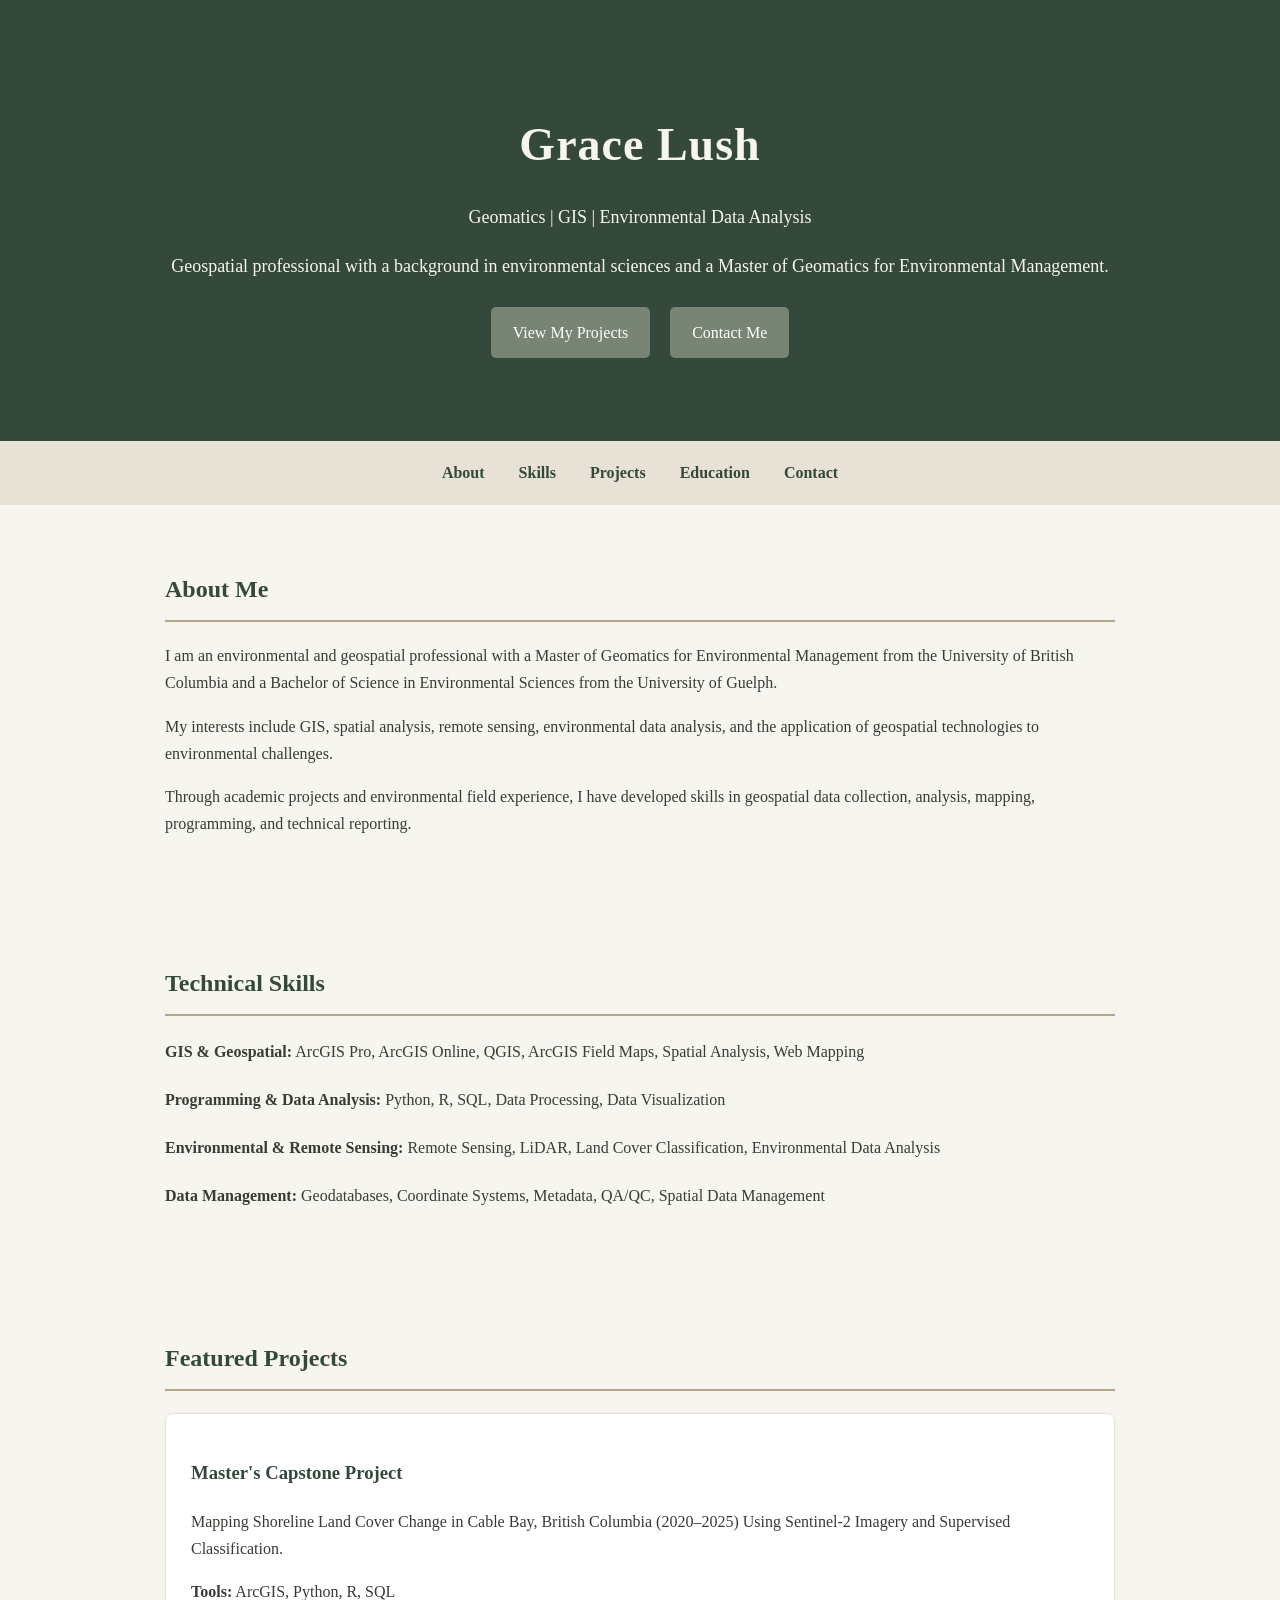
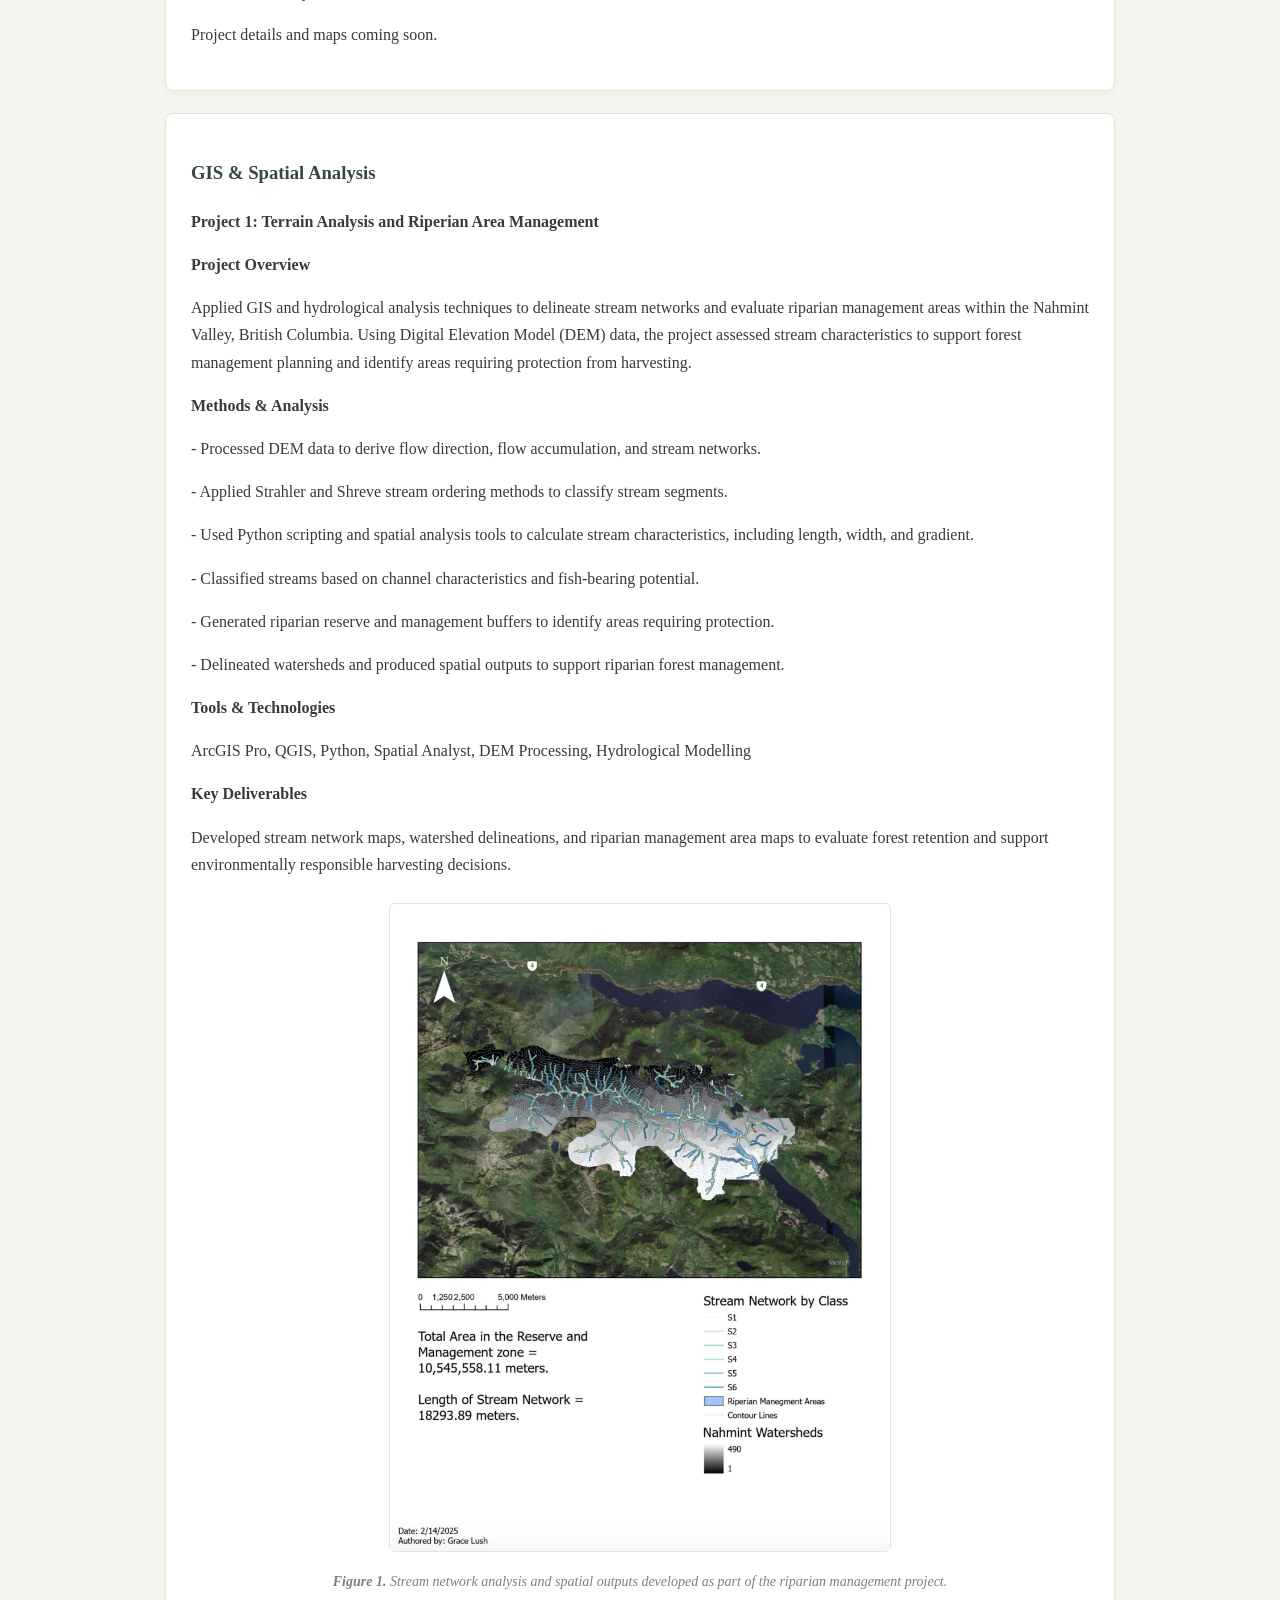
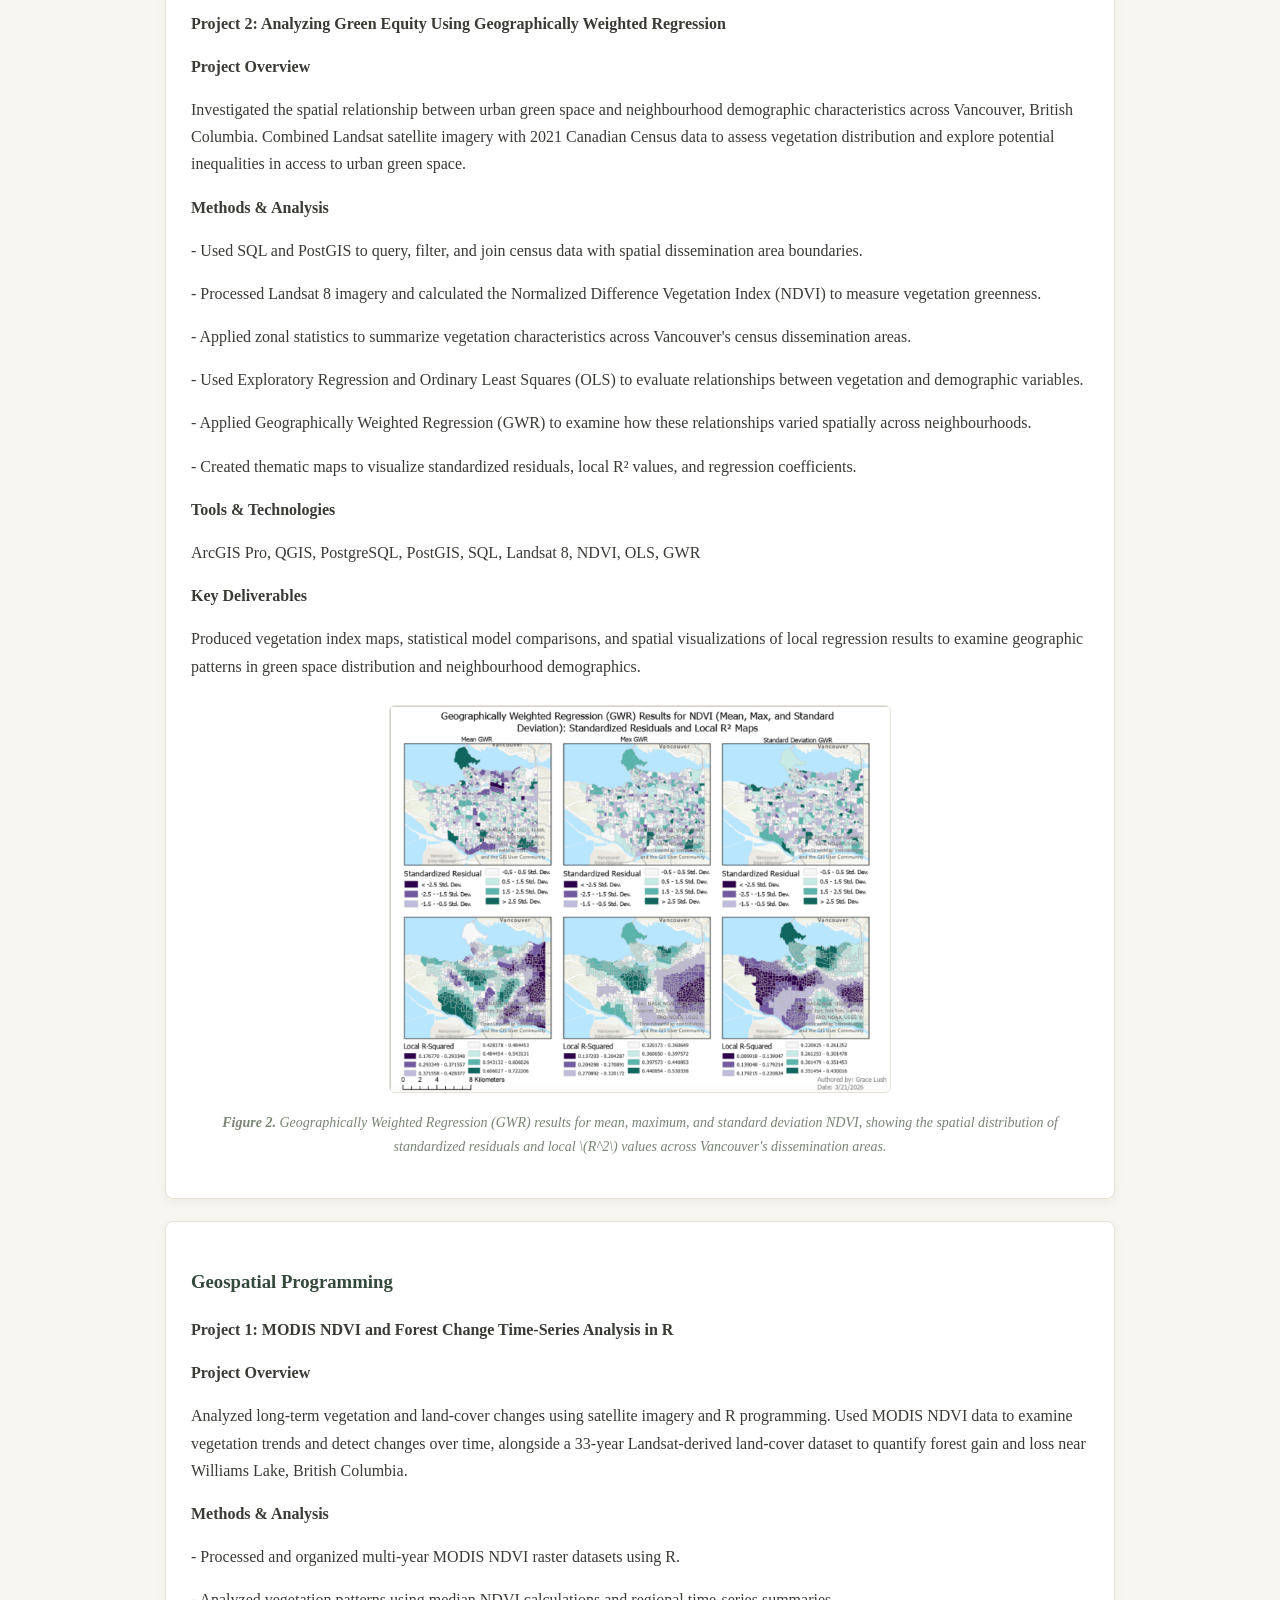
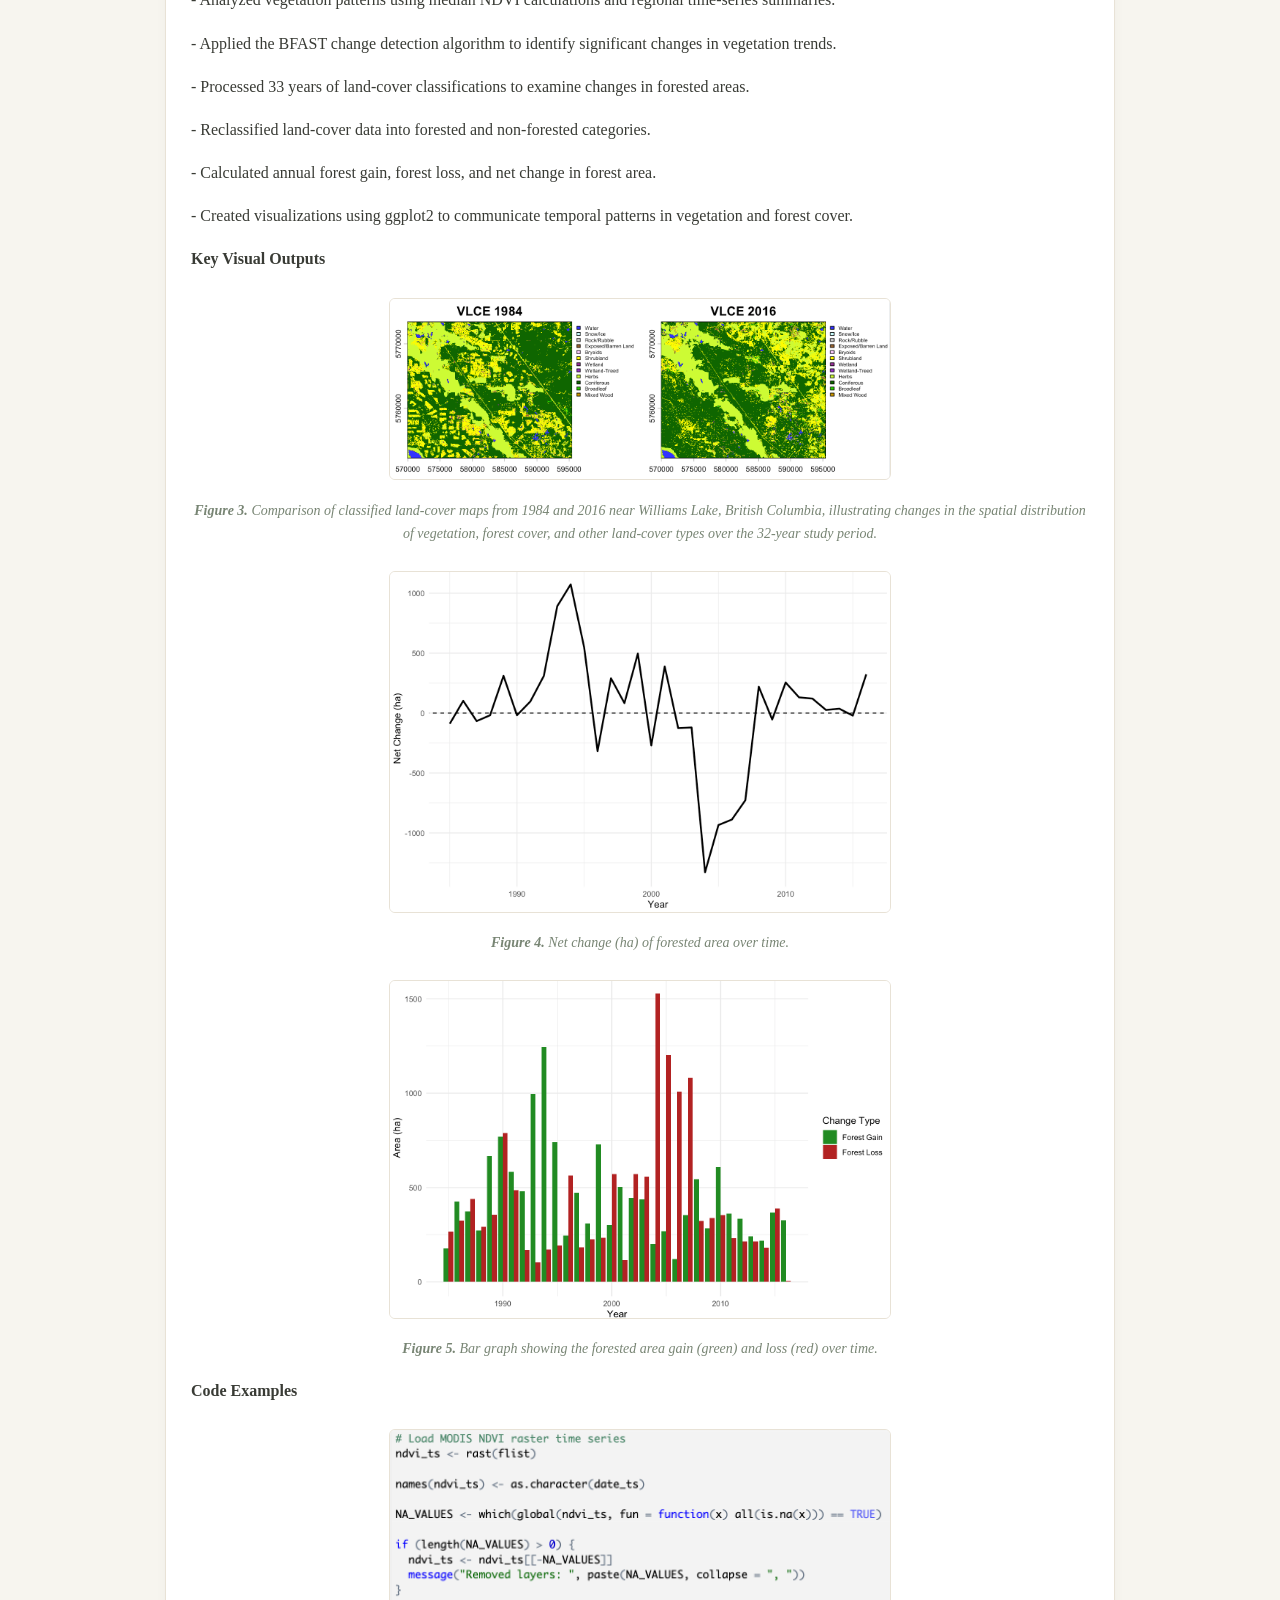
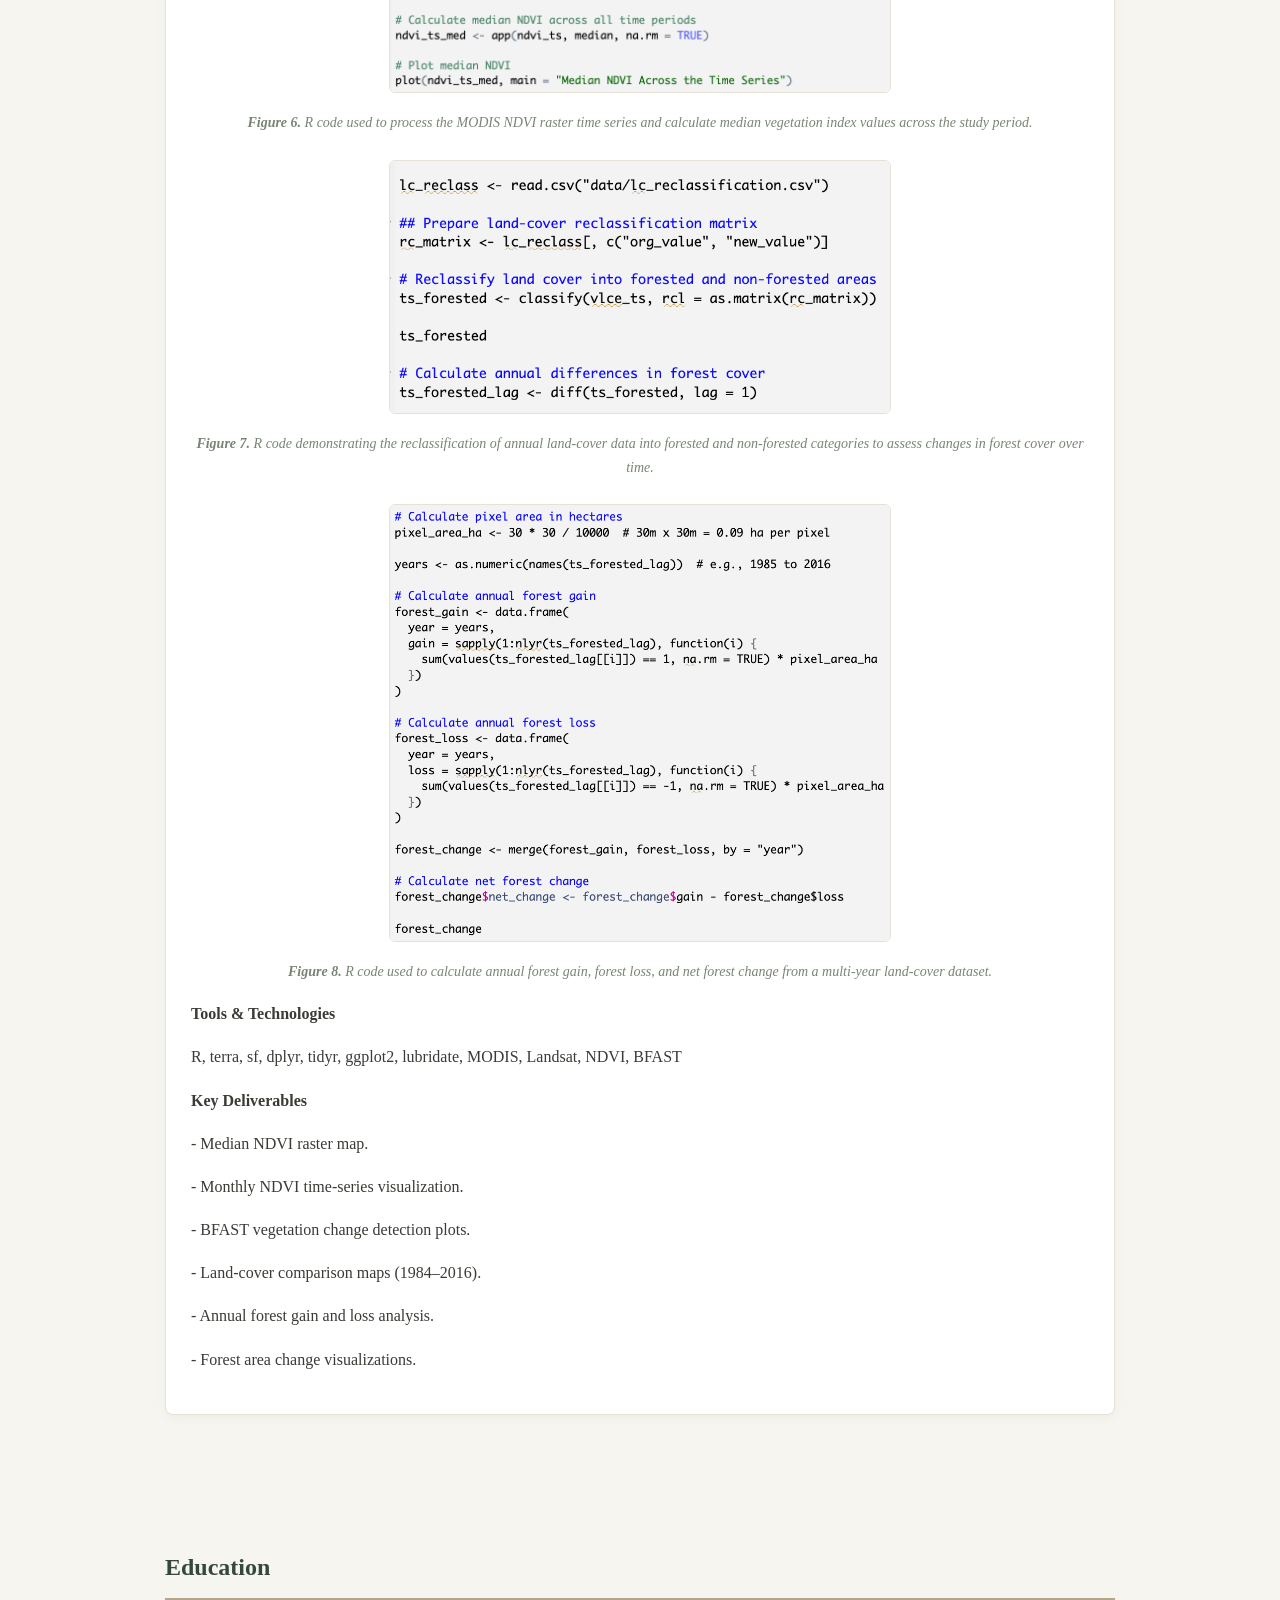
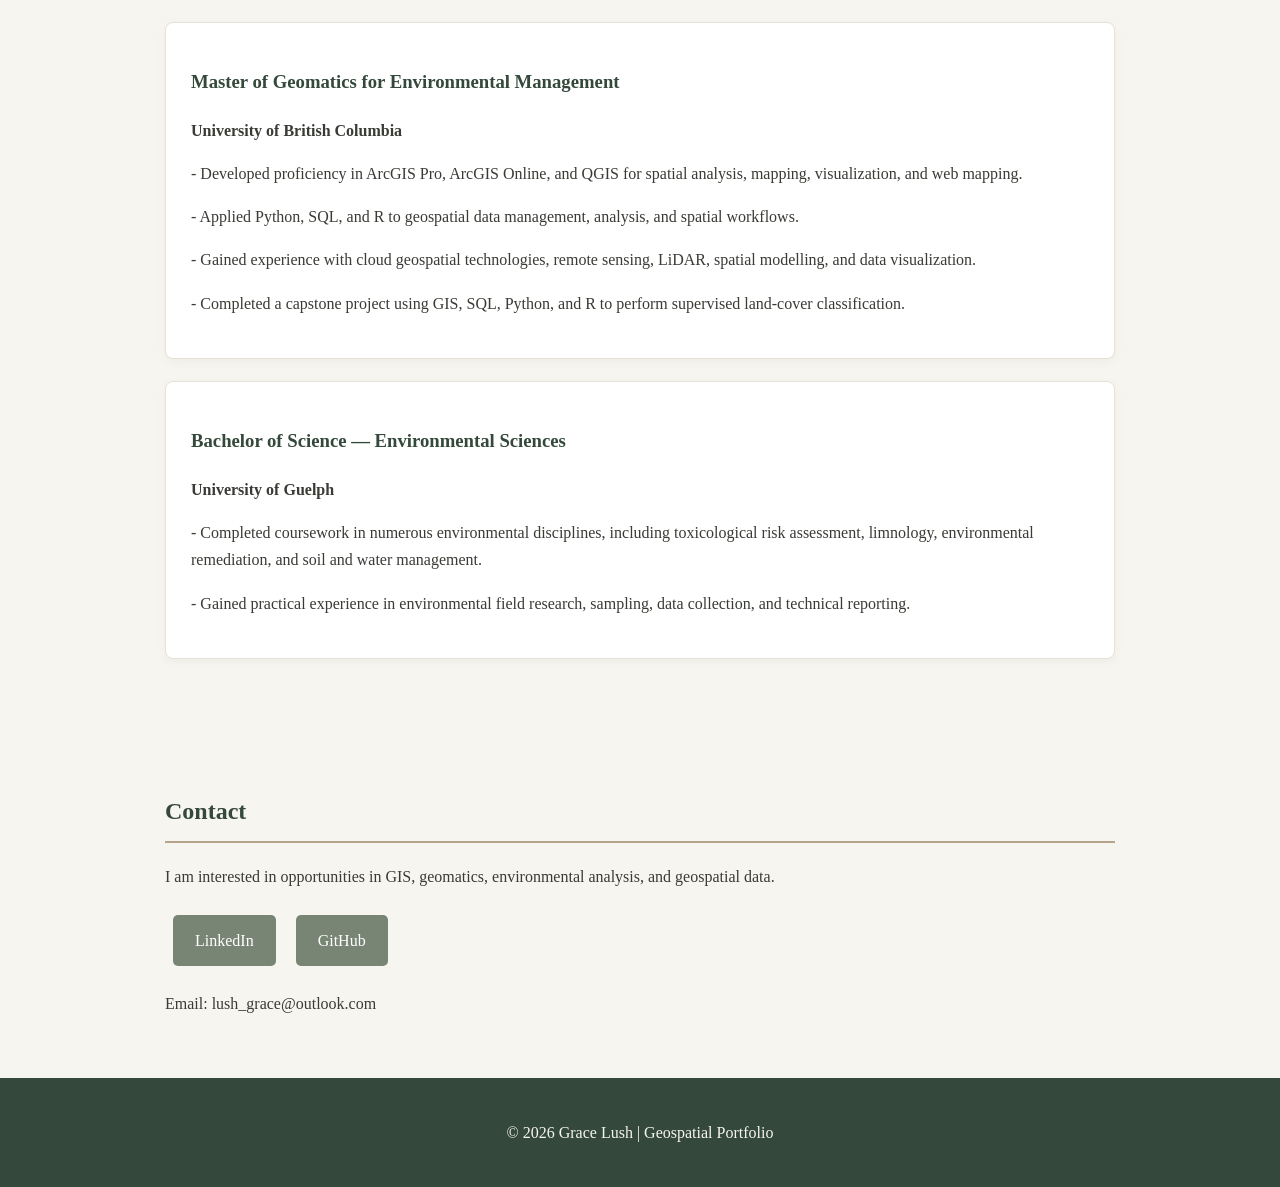
==== index.html @ 2a8cccb4 "Adding code examples for r lab section" ====
<!DOCTYPE html>
<html lang="en">
<head>
    <meta charset="UTF-8">
    <meta name="viewport" content="width=device-width, initial-scale=1.0">

    <title>Grace Lush | Geospatial Portfolio</title>

    <style>
        body {
            font-family: "Times New Roman", serif;
            margin: 0;
            background-color: #F7F5EF;
            color: #393B35;
            line-height: 1.7;
        }

        header {
            background-color: #34483B;
            color: #F7F5EF;
            padding: 75px 20px;
            text-align: center;
        }

        header h1 {
            font-size: 46px;
            margin-bottom: 10px;
            letter-spacing: 1px;
        }

        header p {
            font-size: 18px;
        }

        nav {
            background-color: #E8E2D6;
            padding: 18px;
            text-align: center;
        }

        nav a {
            color: #34483B;
            text-decoration: none;
            margin: 0 15px;
            font-weight: bold;
        }

        nav a:hover {
            color: #788574;
        }

        section {
            max-width: 950px;
            margin: auto;
            padding: 45px 20px;
        }

        h2 {
            color: #34483B;
            border-bottom: 2px solid #B5A58A;
            padding-bottom: 10px;
        }

        .project {
            background-color: #FFFFFF;
            padding: 25px;
            margin: 22px 0;
            border-radius: 8px;
            border: 1px solid #E8E2D6;
            box-shadow: 0 3px 10px rgba(52,72,59,0.05);
        }

        .project h3 {
            color: #34483B;
        }

        .project-image {
            margin-top: 25px;
            text-align: center;
        }

        .project-image img {
            width: 100%;
            max-width: 500px;
            height: auto;
            border-radius: 6px;
            border: 1px solid #E8E2D6;
        }

        .image-caption {
            font-size: 14px;
            color: #788574;
            font-style: italic;
            margin-top: 10px;
        }
        
        .skills {
            line-height: 2;
        }

        .button {
            display: inline-block;
            background-color: #788574;
            color: white;
            padding: 12px 22px;
            margin: 8px;
            border-radius: 5px;
            text-decoration: none;
            transition: background-color 0.3s ease;
        }

        .button:hover {
            background-color: #B5A58A;
            color: #393B35;
        }

        footer {
            background-color: #34483B;
            color: #F7F5EF;
            text-align: center;
            padding: 25px;
        }

        @media (max-width: 600px) {
            header h1 {
                font-size: 34px;
            }

            nav a {
                display: inline-block;
                margin: 6px 8px;
            }

            section {
                padding: 30px 18px;
            }
        }
    </style>
</head>

<body>

    <header>
        <h1>Grace Lush</h1>

        <p>Geomatics | GIS | Environmental Data Analysis</p>

        <p>
            Geospatial professional with a background in environmental
            sciences and a Master of Geomatics for Environmental Management.
        </p>

        <a class="button" href="#projects">View My Projects</a>
        <a class="button" href="#contact">Contact Me</a>
    </header>

    <nav>
        <a href="#about">About</a>
        <a href="#skills">Skills</a>
        <a href="#projects">Projects</a>
        <a href="#education">Education</a>
        <a href="#contact">Contact</a>
    </nav>

    <section id="about">
        <h2>About Me</h2>

        <p>
            I am an environmental and geospatial professional with a
            Master of Geomatics for Environmental Management from the
            University of British Columbia and a Bachelor of Science
            in Environmental Sciences from the University of Guelph.
        </p>

        <p>
            My interests include GIS, spatial analysis, remote sensing,
            environmental data analysis, and the application of
            geospatial technologies to environmental challenges.
        </p>

        <p>
            Through academic projects and environmental field experience,
            I have developed skills in geospatial data collection,
            analysis, mapping, programming, and technical reporting.
        </p>
    </section>

    <section id="skills">
        <h2>Technical Skills</h2>

        <div class="skills">

            <p><strong>GIS & Geospatial:</strong>
            ArcGIS Pro, ArcGIS Online, QGIS, ArcGIS Field Maps,
            Spatial Analysis, Web Mapping</p>

            <p><strong>Programming & Data Analysis:</strong>
            Python, R, SQL, Data Processing, Data Visualization</p>

            <p><strong>Environmental & Remote Sensing:</strong>
            Remote Sensing, LiDAR, Land Cover Classification,
            Environmental Data Analysis</p>

            <p><strong>Data Management:</strong>
            Geodatabases, Coordinate Systems, Metadata,
            QA/QC, Spatial Data Management</p>

        </div>
    </section>

    <section id="projects">
        <h2>Featured Projects</h2>

        <div class="project">

            <h3>Master's Capstone Project</h3>

            <p>
                Mapping Shoreline Land Cover Change in 
                Cable Bay, British Columbia (2020–2025) 
                Using Sentinel-2 Imagery and Supervised 
                Classification.
            </p>

            <p><strong>Tools:</strong> ArcGIS, Python, R, SQL</p>

            <p>Project details and maps coming soon.</p>

        </div>

        <div class="project">

            <h3>GIS & Spatial Analysis</h3>

            <p><strong>Project 1: Terrain Analysis and Riperian Area Management</strong></p>

            <p><strong>Project Overview</strong></p>

            <p>
                Applied GIS and hydrological analysis techniques 
                to delineate stream networks and evaluate riparian 
                management areas within the Nahmint Valley, British 
                Columbia. Using Digital Elevation Model (DEM) data, 
                the project assessed stream characteristics to 
                support forest management planning and identify 
                areas requiring protection from harvesting.
            </p>
        
            <p><strong>Methods & Analysis</strong></p>

            <p>
                - Processed DEM data to derive flow direction, 
                flow accumulation, and stream networks. 
            </p>
            <p>
                - Applied Strahler and Shreve stream ordering 
                methods to classify stream segments. 
            </p>
            <p>
                - Used Python scripting and spatial analysis 
                tools to calculate stream characteristics, 
                including length, width, and gradient. 
            </p>
            <p>
                - Classified streams based on channel characteristics 
                and fish-bearing potential.
            </p>

            <p>
                - Generated riparian reserve and management 
                buffers to identify areas requiring protection.
            </p>
            <p>
                - Delineated watersheds and produced spatial 
                outputs to support riparian forest management.
            </p>

            <p><strong>Tools & Technologies</strong></p>
            <p>
                ArcGIS Pro, QGIS, Python, Spatial Analyst, 
                DEM Processing, Hydrological Modelling
            </p>

            <p><strong>Key Deliverables</strong></p>
            <p>
                Developed stream network maps, watershed 
                delineations, and riparian management area 
                maps to evaluate forest retention and support 
                environmentally responsible harvesting decisions.
            </p>
            <div class="project-image">
                <img src="Lab3output.png"
                    alt="GIS terrain analysis and stream network map">
                
                <p class="image-caption">
                    <strong>Figure 1.</strong> Stream network analysis and spatial outputs
                    developed as part of the riparian management project.
                </p>
            </div>
            
            <p><strong>Project 2: Analyzing Green Equity Using 
                Geographically Weighted Regression</strong></p>
            
            <p><strong>Project Overview</strong></p>

            <p>
                Investigated the spatial relationship between 
                urban green space and neighbourhood demographic 
                characteristics across Vancouver, British 
                Columbia. Combined Landsat satellite imagery 
                with 2021 Canadian Census data to assess 
                vegetation distribution and explore potential 
                inequalities in access to urban green space.
            </p>

            <p><strong>Methods & Analysis</strong></p>
            <p>
                - Used SQL and PostGIS to query, filter, 
                and join census data with spatial 
                dissemination area boundaries.
            </p>
            <p>
                - Processed Landsat 8 imagery and calculated 
                the Normalized Difference Vegetation Index 
                (NDVI) to measure vegetation greenness.
            </p>
            <p>
                - Applied zonal statistics to summarize 
                vegetation characteristics across 
                Vancouver's census dissemination areas.
            </p>
            <p>
                - Used Exploratory Regression and 
                Ordinary Least Squares (OLS) to 
                evaluate relationships between 
                vegetation and demographic variables.
            </p>
            <p>
                - Applied Geographically Weighted Regression
                (GWR) to examine how these relationships 
                varied spatially across neighbourhoods.
            </p>
            <p>
                - Created thematic maps to visualize 
                standardized residuals, local R² values, 
                and regression coefficients.
            </p>
            
            <p><strong>Tools & Technologies</strong></p>
            <p>
                ArcGIS Pro, QGIS, PostgreSQL, PostGIS, SQL, 
                Landsat 8, NDVI, OLS, GWR
            </p>

            <p><strong>Key Deliverables</strong></p>

            <p>
                Produced vegetation index maps, statistical
                model comparisons, and spatial visualizations
                of local regression results to examine 
                geographic patterns in green space 
                distribution and neighbourhood demographics.
            </p>

            <div class="project-image">
                <img src="Lab5output.png"
                    alt="GIS terrain analysis and stream network map">
                
                <p class="image-caption">
                    <strong>Figure 2.</strong> Geographically Weighted Regression (GWR) 
                    results for mean, maximum, and standard deviation 
                    NDVI, showing the spatial distribution of standardized 
                    residuals and local \(R^2\) values across Vancouver's 
                    dissemination areas.
                </p>
            </div>
            
        </div>

        <div class="project">

            <h3>Geospatial Programming</h3>

            <p><strong>Project 1: MODIS NDVI and Forest Change 
                Time-Series Analysis in R</strong></p>
            
            <p><strong>Project Overview</strong></p>
            <p>
               Analyzed long-term vegetation and land-cover 
                changes using satellite imagery and R 
                programming. Used MODIS NDVI data to 
                examine vegetation trends and detect changes
                over time, alongside a 33-year Landsat-derived
                land-cover dataset to quantify forest gain
                and loss near Williams Lake, British Columbia.
            </p>
            <p><strong>Methods & Analysis</strong></p>
            <p>
                - Processed and organized multi-year 
                MODIS NDVI raster datasets using R.
            </p>
            <p>
                - Analyzed vegetation patterns using 
                median NDVI calculations and regional
                time-series summaries.
            </p>
            <p>
                - Applied the BFAST change detection 
                algorithm to identify significant 
                changes in vegetation trends.
            </p>
            <p>
                - Processed 33 years of land-cover 
                classifications to examine changes in
                forested areas.
            </p>
            <p>
                - Reclassified land-cover data into 
                forested and non-forested categories.
            </p>
            <p>
                - Calculated annual forest gain, forest 
                loss, and net change in forest area.
            </p>
            <p>
                - Created visualizations using ggplot2 
                to communicate temporal patterns in 
                vegetation and forest cover.
            </p>

            <p><strong>Key Visual Outputs</strong></p>
            <p>
            
            <div class="project-image">
                <img src="changedetection_plot.png"
                    alt="forested area change map">
                
                <p class="image-caption">
                    <strong>Figure 3.</strong> Comparison of classified 
                    land-cover maps from 1984 and 2016 near Williams Lake,
                    British Columbia, illustrating changes in the spatial 
                    distribution of vegetation, forest cover, and other 
                    land-cover types over the 32-year study period.
                </p>
            </div>
            
            <div class="project-image">
                <img src="netchange_plot1.png"
                    alt="Net change Plot">
                
                <p class="image-caption">
                    <strong>Figure 4.</strong> Net change (ha) of forested area over time. 
                </p>
            </div>

            <div class="project-image">
                <img src="forestchange_plot.png"
                    alt="forested area change plot">
                
                <p class="image-caption">
                    <strong>Figure 5.</strong> Bar graph showing the forested area 
                    gain (green) and loss (red) over time.
                </p>
            </div>
            </p>

            <p><strong>Code Examples</strong></p>
            <div class="project-image">
                <img src="NDVI_processing_code.png"
                    alt="Processing_code_image">
                
                <p class="image-caption">
                    <strong>Figure 6.</strong> R code used to process the 
                    MODIS NDVI raster time series and calculate median 
                    vegetation index values across the study period.
                </p>
            </div>

            <div class="project-image">
                <img src="landcover_reclass_code.png"
                    alt="reclassification_code_image">
                
                <p class="image-caption">
                    <strong>Figure 7.</strong> R code demonstrating the 
                    reclassification of annual land-cover data into 
                    forested and non-forested categories to assess 
                    changes in forest cover over time.
                </p>
            </div>

            <div class="project-image">
                <img src="net_change_code.png"
                    alt="Net_forest_code">
                
                <p class="image-caption">
                    <strong>Figure 8.</strong> R code used to calculate 
                    annual forest gain, forest loss, and net forest change 
                    from a multi-year land-cover dataset.
                </p>
            </div>
            
            <p><strong>Tools & Technologies</strong></p>
            <p>
                R, terra, sf, dplyr, tidyr, ggplot2, lubridate, 
                MODIS, Landsat, NDVI, BFAST
            </p>

            <p><strong>Key Deliverables</strong></p>

            <p>
                - Median NDVI raster map.
            </p>
            <p>
                - Monthly NDVI time-series visualization.
            </p>
            <p>
                - BFAST vegetation change detection plots.
            </p>
            <p>
                - Land-cover comparison maps (1984–2016).
            </p>
            <p>
                - Annual forest gain and loss analysis.
            </p>
            <p>
                - Forest area change visualizations.
            </p>

        </div>

    </section>

    <section id="education">
        <h2>Education</h2>

        <div class="project">

            <h3>Master of Geomatics for Environmental Management</h3>

            <p><strong>University of British Columbia</strong></p>

            <p>
             - Developed proficiency in ArcGIS Pro, 
            ArcGIS Online, and QGIS for spatial analysis, 
            mapping, visualization, and web mapping.
            </p>
            <p>
                - Applied Python, SQL, and R to geospatial data 
                management, analysis, and spatial workflows.
            </p>
            <p>
                - Gained experience with cloud geospatial 
                technologies, remote sensing, LiDAR, spatial 
                modelling, and data visualization.
            </p>
            <p>
                - Completed a capstone project using GIS, SQL, 
                Python, and R to perform supervised land-cover 
                classification.
            </p>
        
        </div>

        <div class="project">

            <h3>Bachelor of Science — Environmental Sciences</h3>

            <p><strong>University of Guelph</strong></p>
            <p>
                - Completed coursework in numerous    environmental 
                disciplines, including toxicological risk assessment, 
                limnology, environmental remediation, and soil and 
                water management.
            </p>
            <p>
                - Gained practical experience in environmental 
                field research, sampling, data collection,
                and technical reporting.
            </p>
            
        </div>

    </section>

    <section id="contact">
        <h2>Contact</h2>

        <p>
            I am interested in opportunities in GIS, geomatics,
            environmental analysis, and geospatial data.
        </p>

        <a class="button" href="www.linkedin.com/in/grace-lush-059691451"
        target="_blank">LinkedIn</a>

        <a class="button" href="https://github.com/"
        target="_blank">GitHub</a>

        <p>Email: lush_grace@outlook.com</p>

    </section>

    <footer>
        <p>© 2026 Grace Lush | Geospatial Portfolio</p>
    </footer>

</body>
</html>
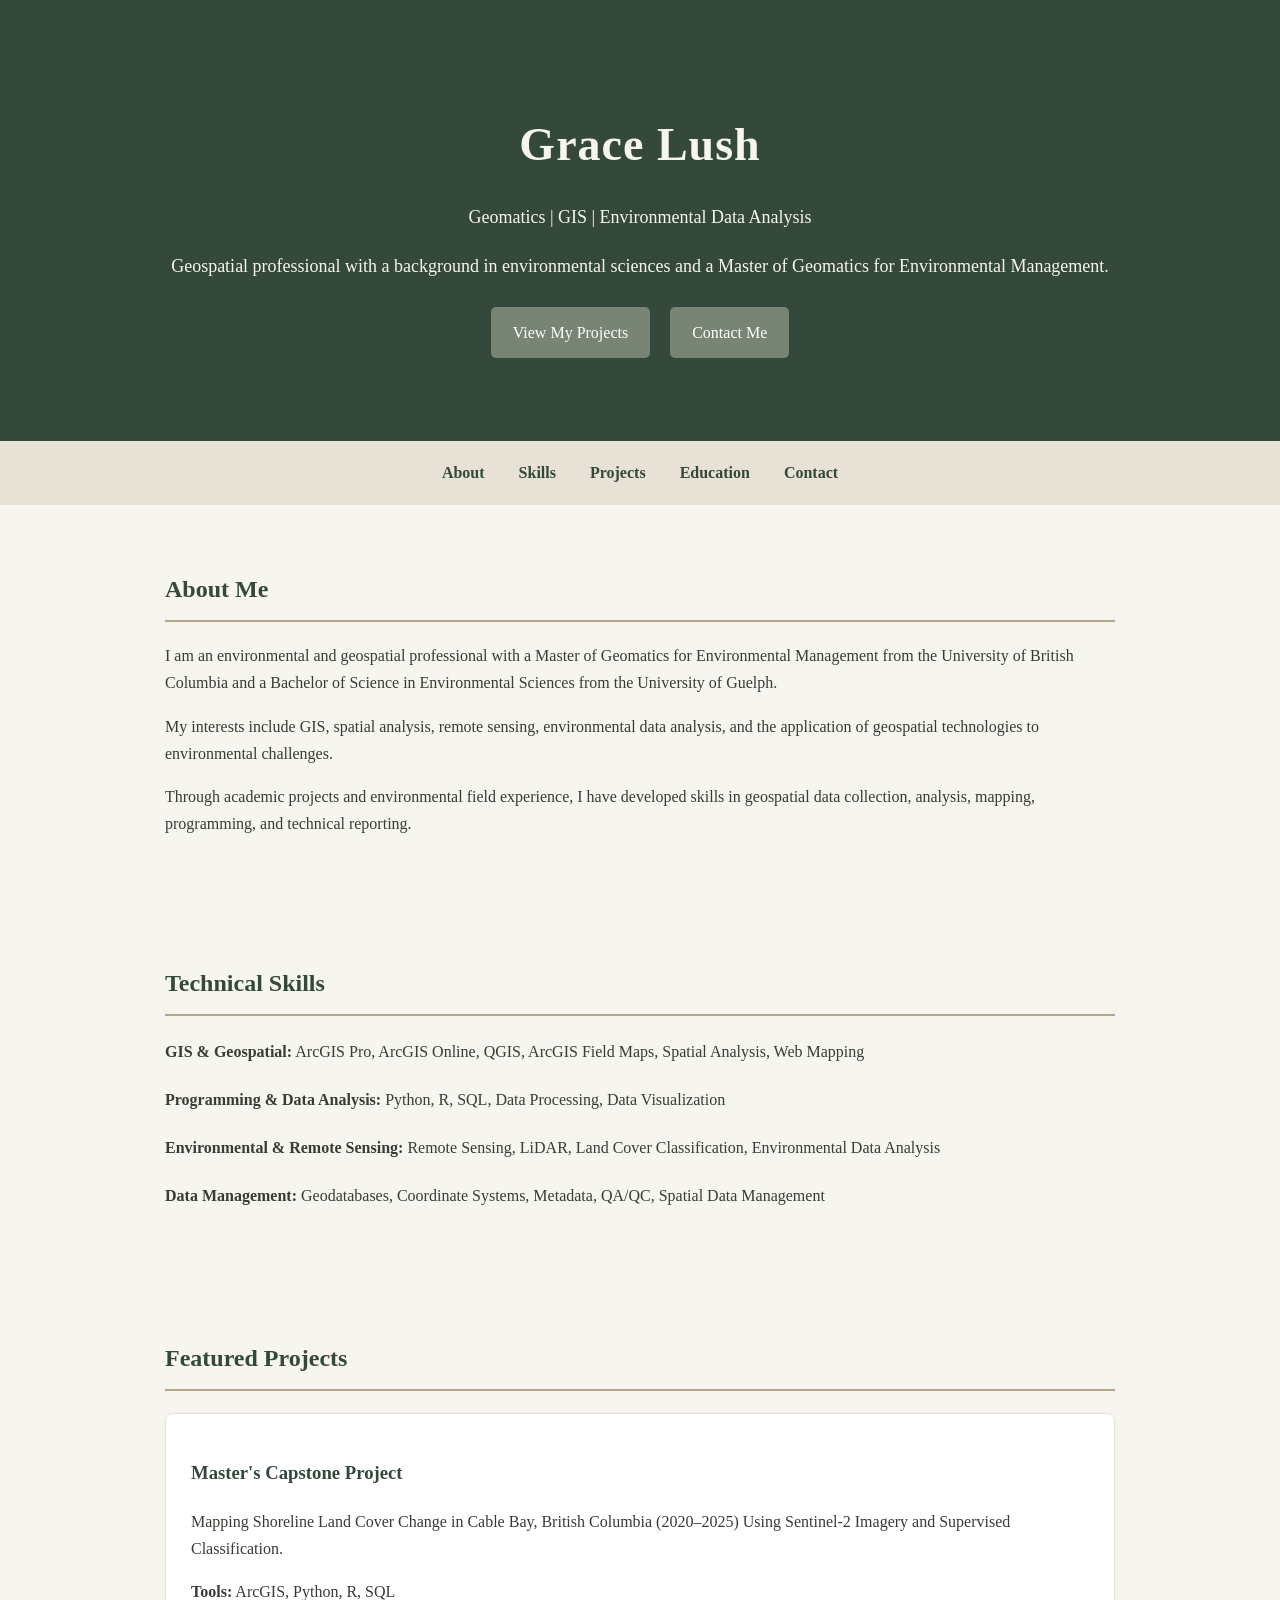
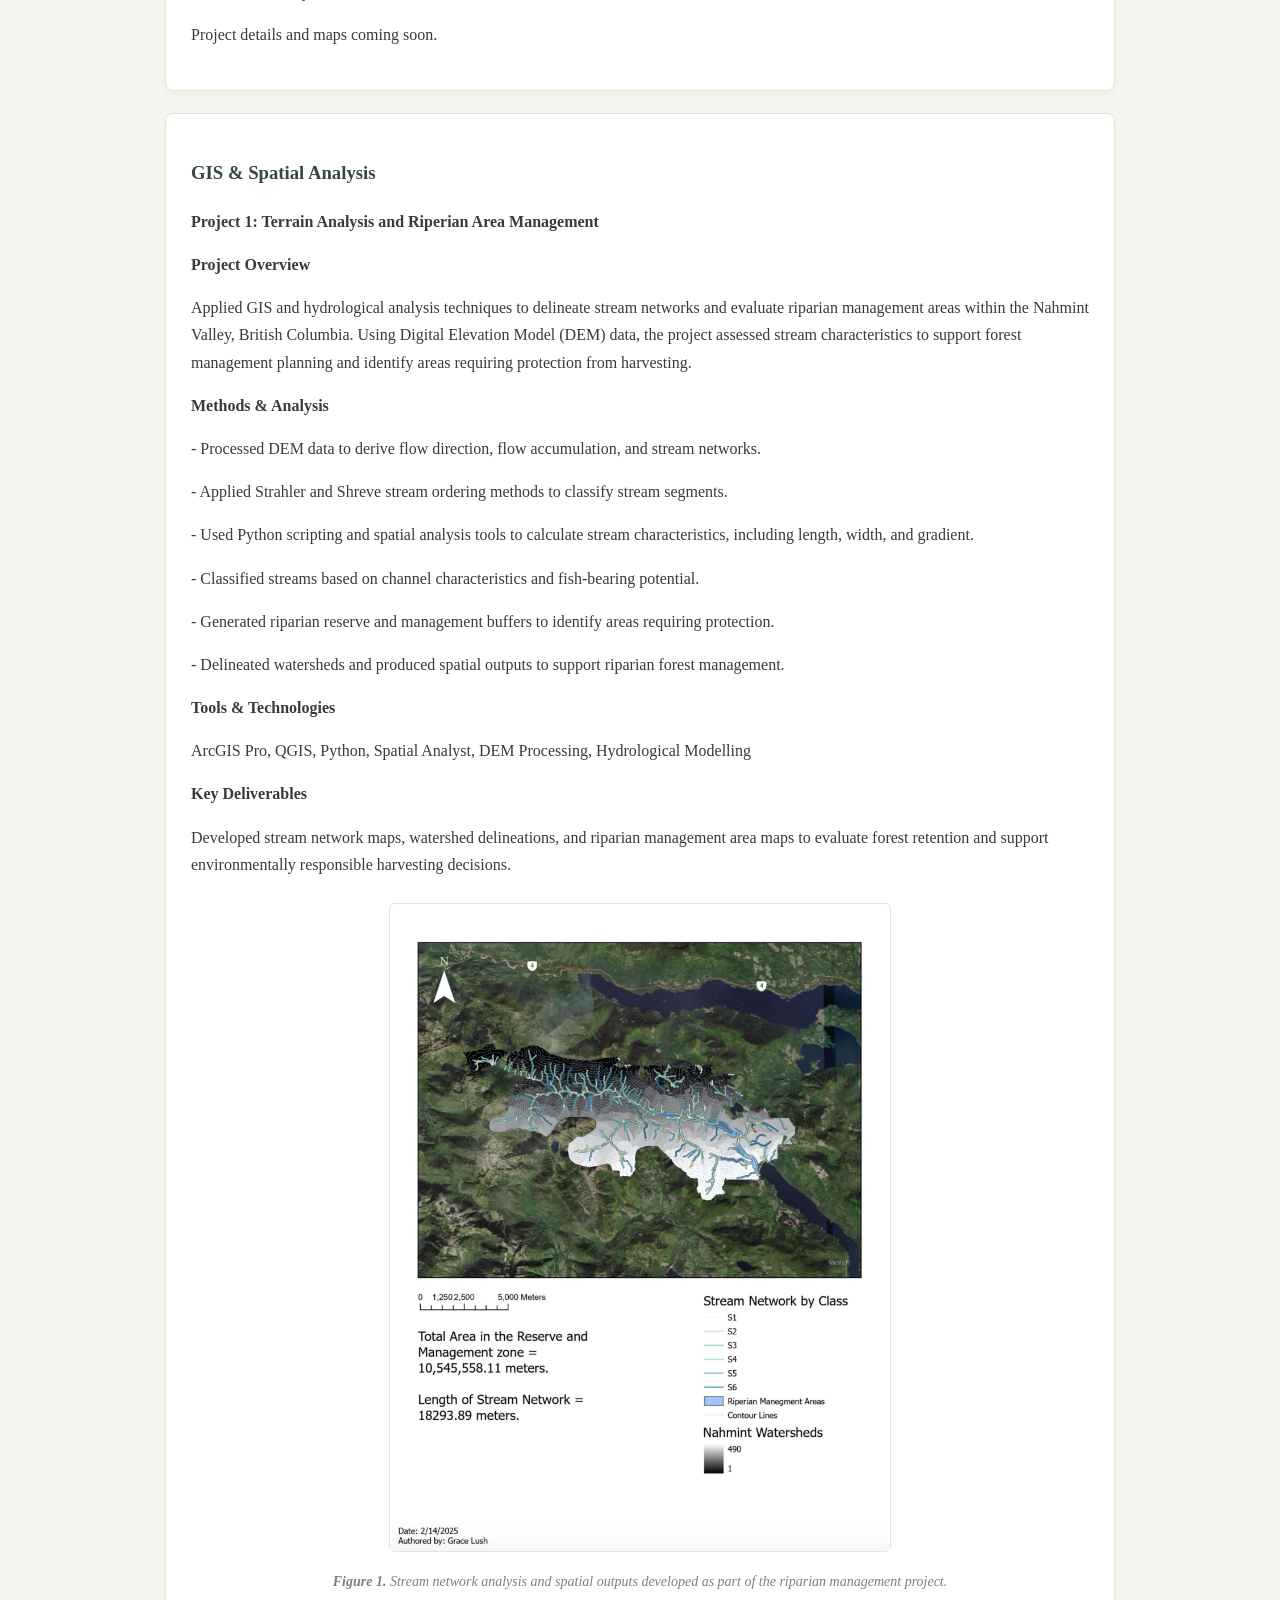
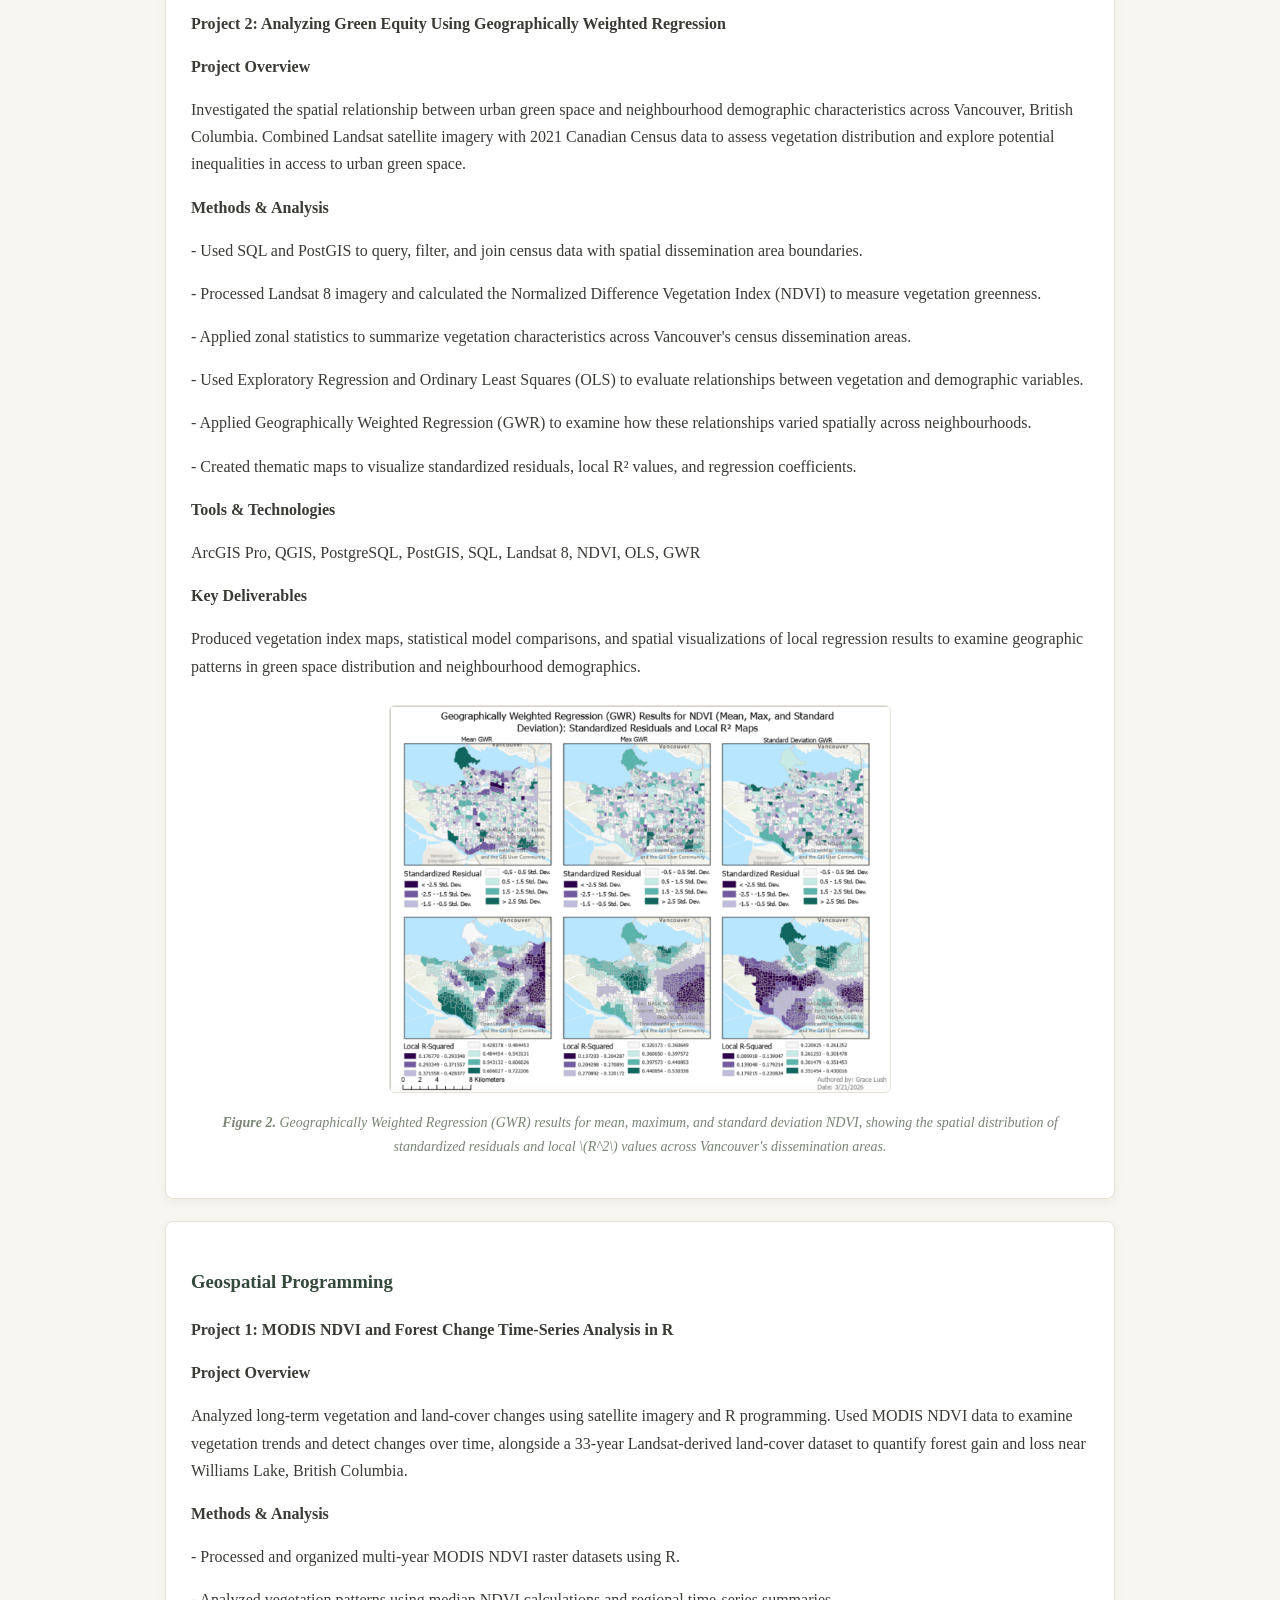
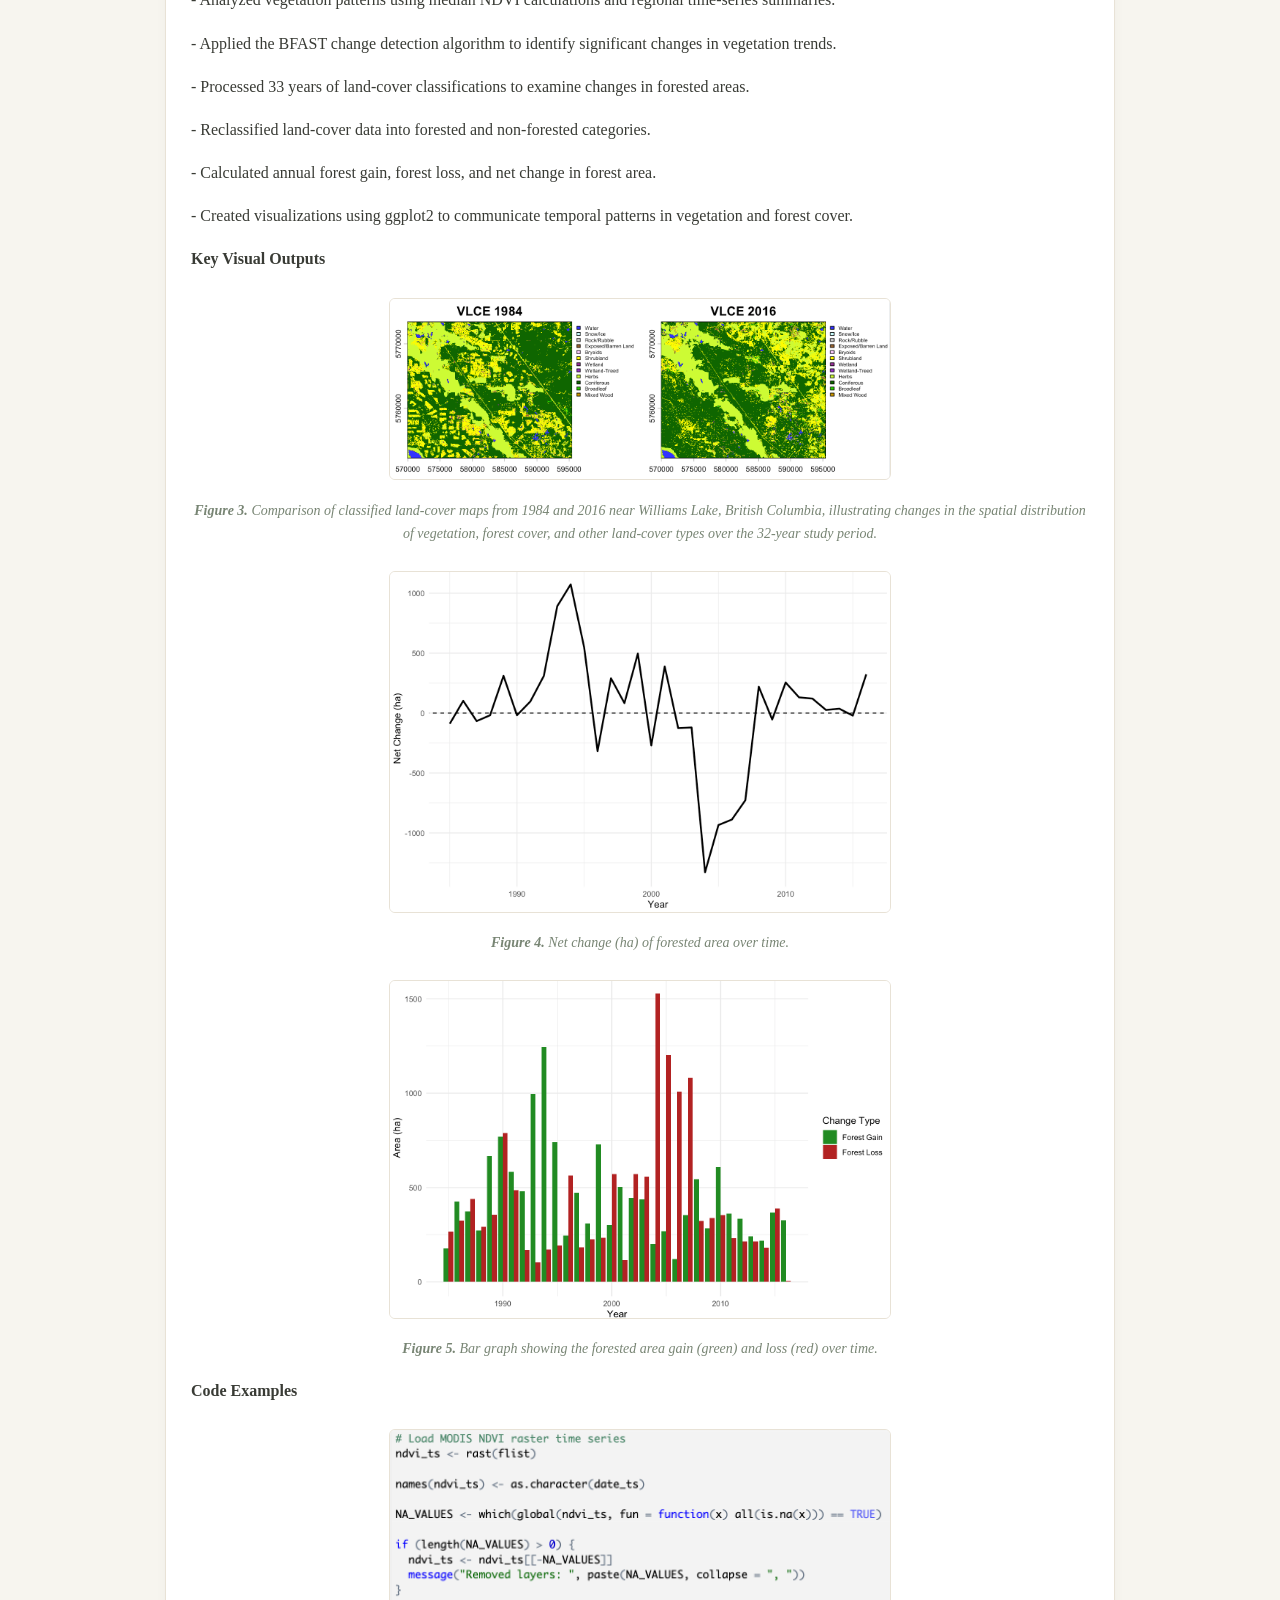
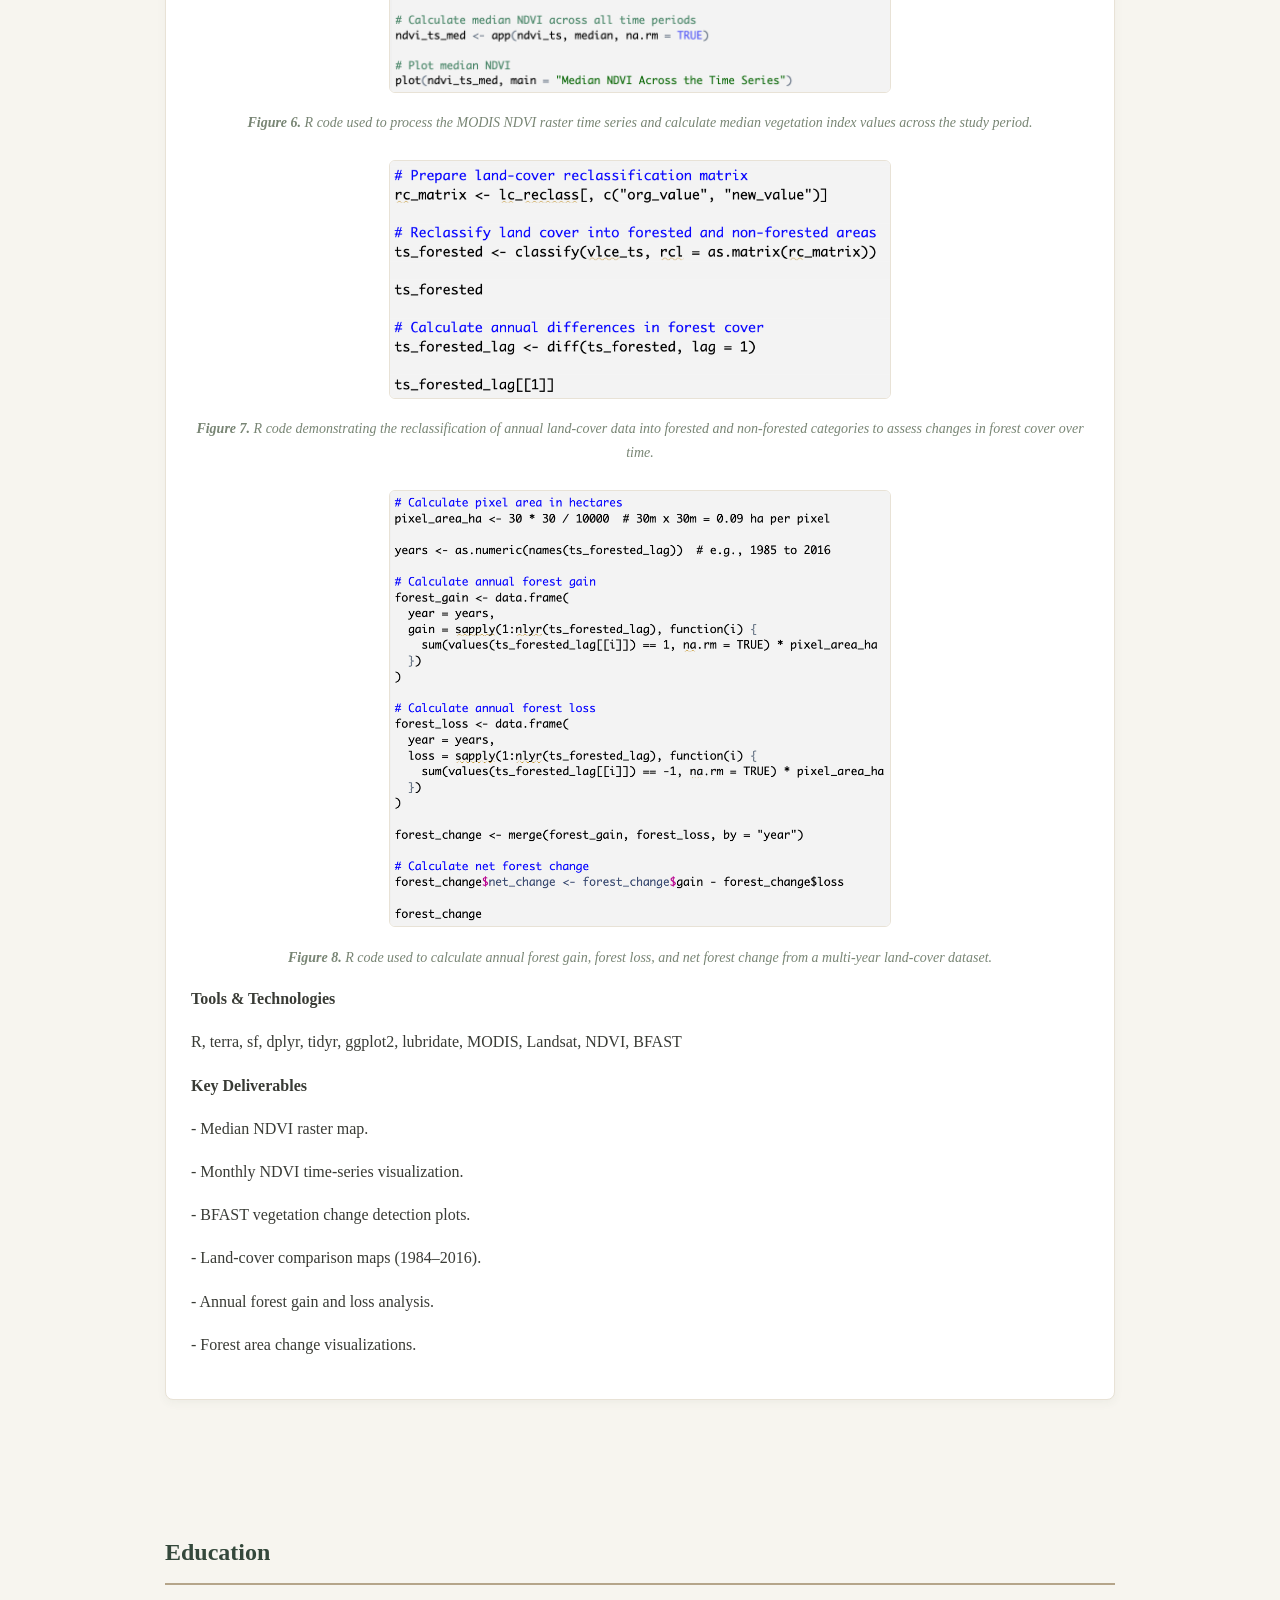
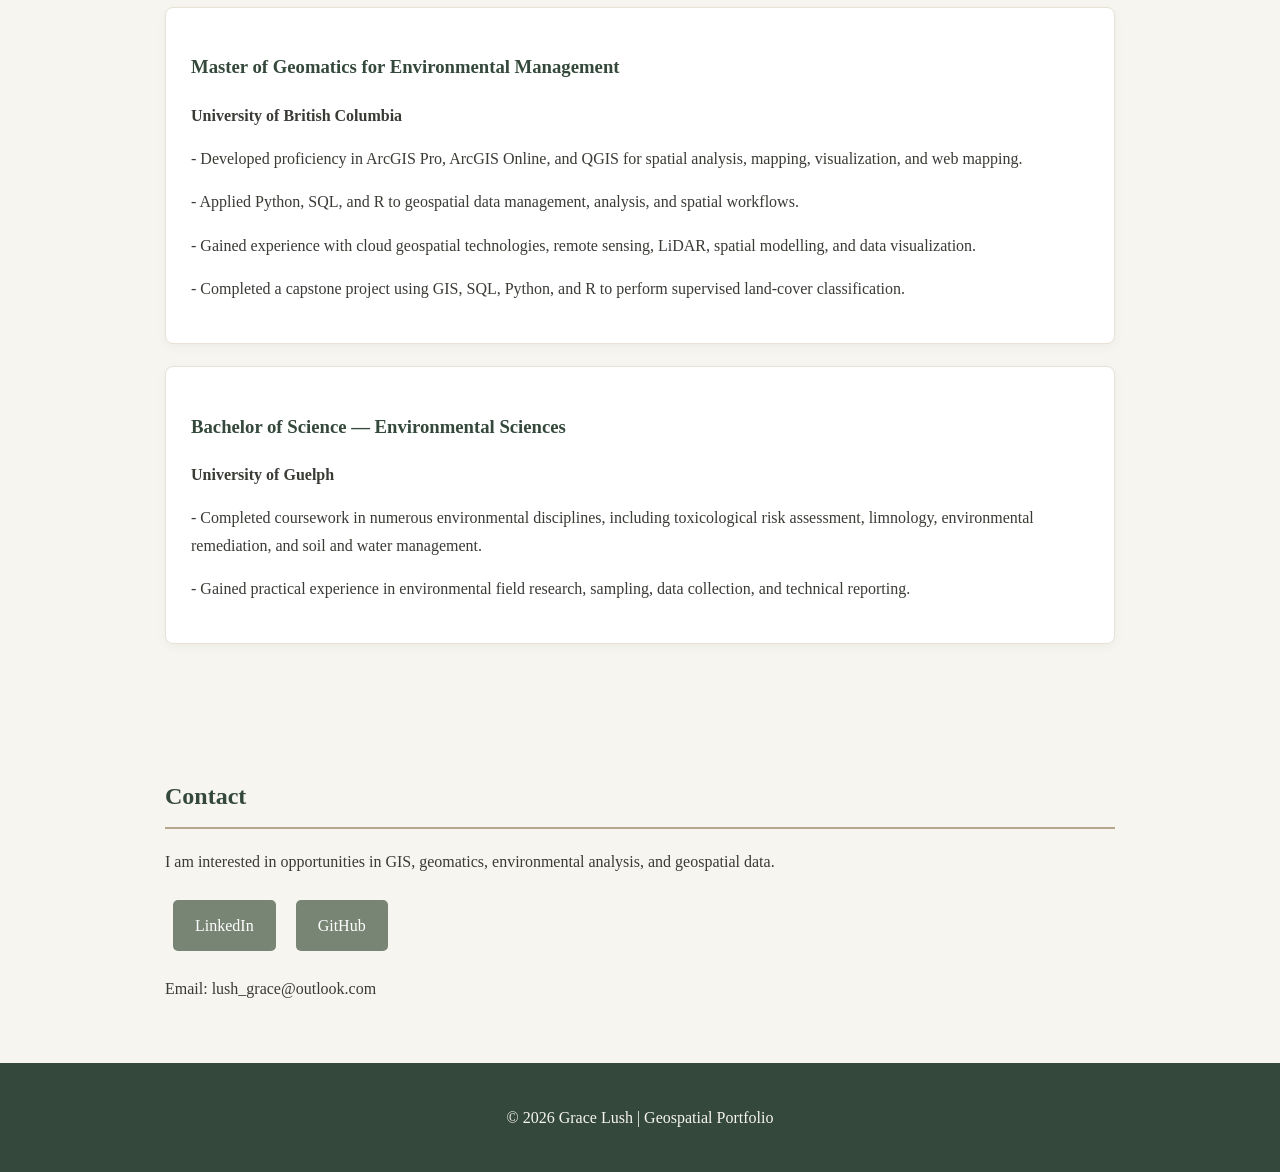
==== commit e6e37db6: "Update image source in index.html" ====
--- a/index.html
+++ b/index.html
@@ -478,7 +478,7 @@
             </div>
 
             <div class="project-image">
-                <img src="landcover_reclass_code.png"
+                <img src="reclass_code.png"
                     alt="reclassification_code_image">
                 
                 <p class="image-caption">
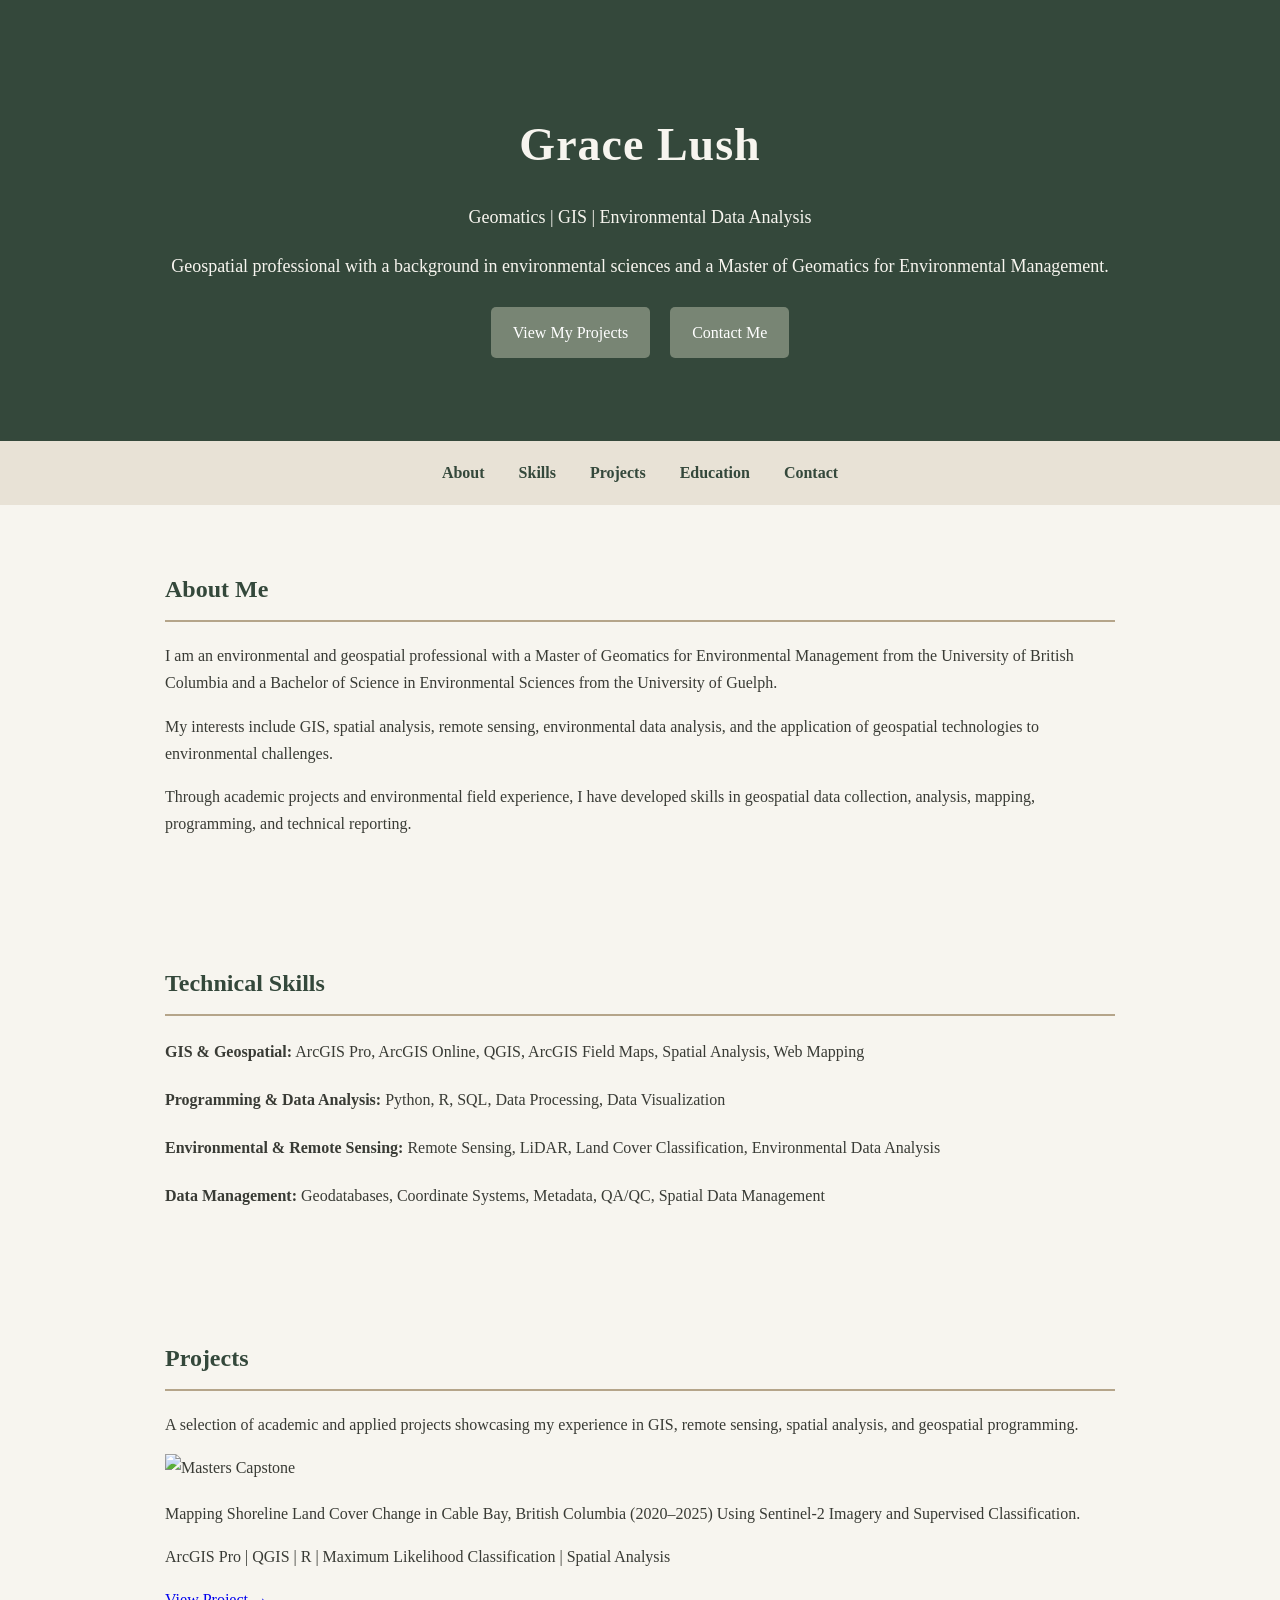
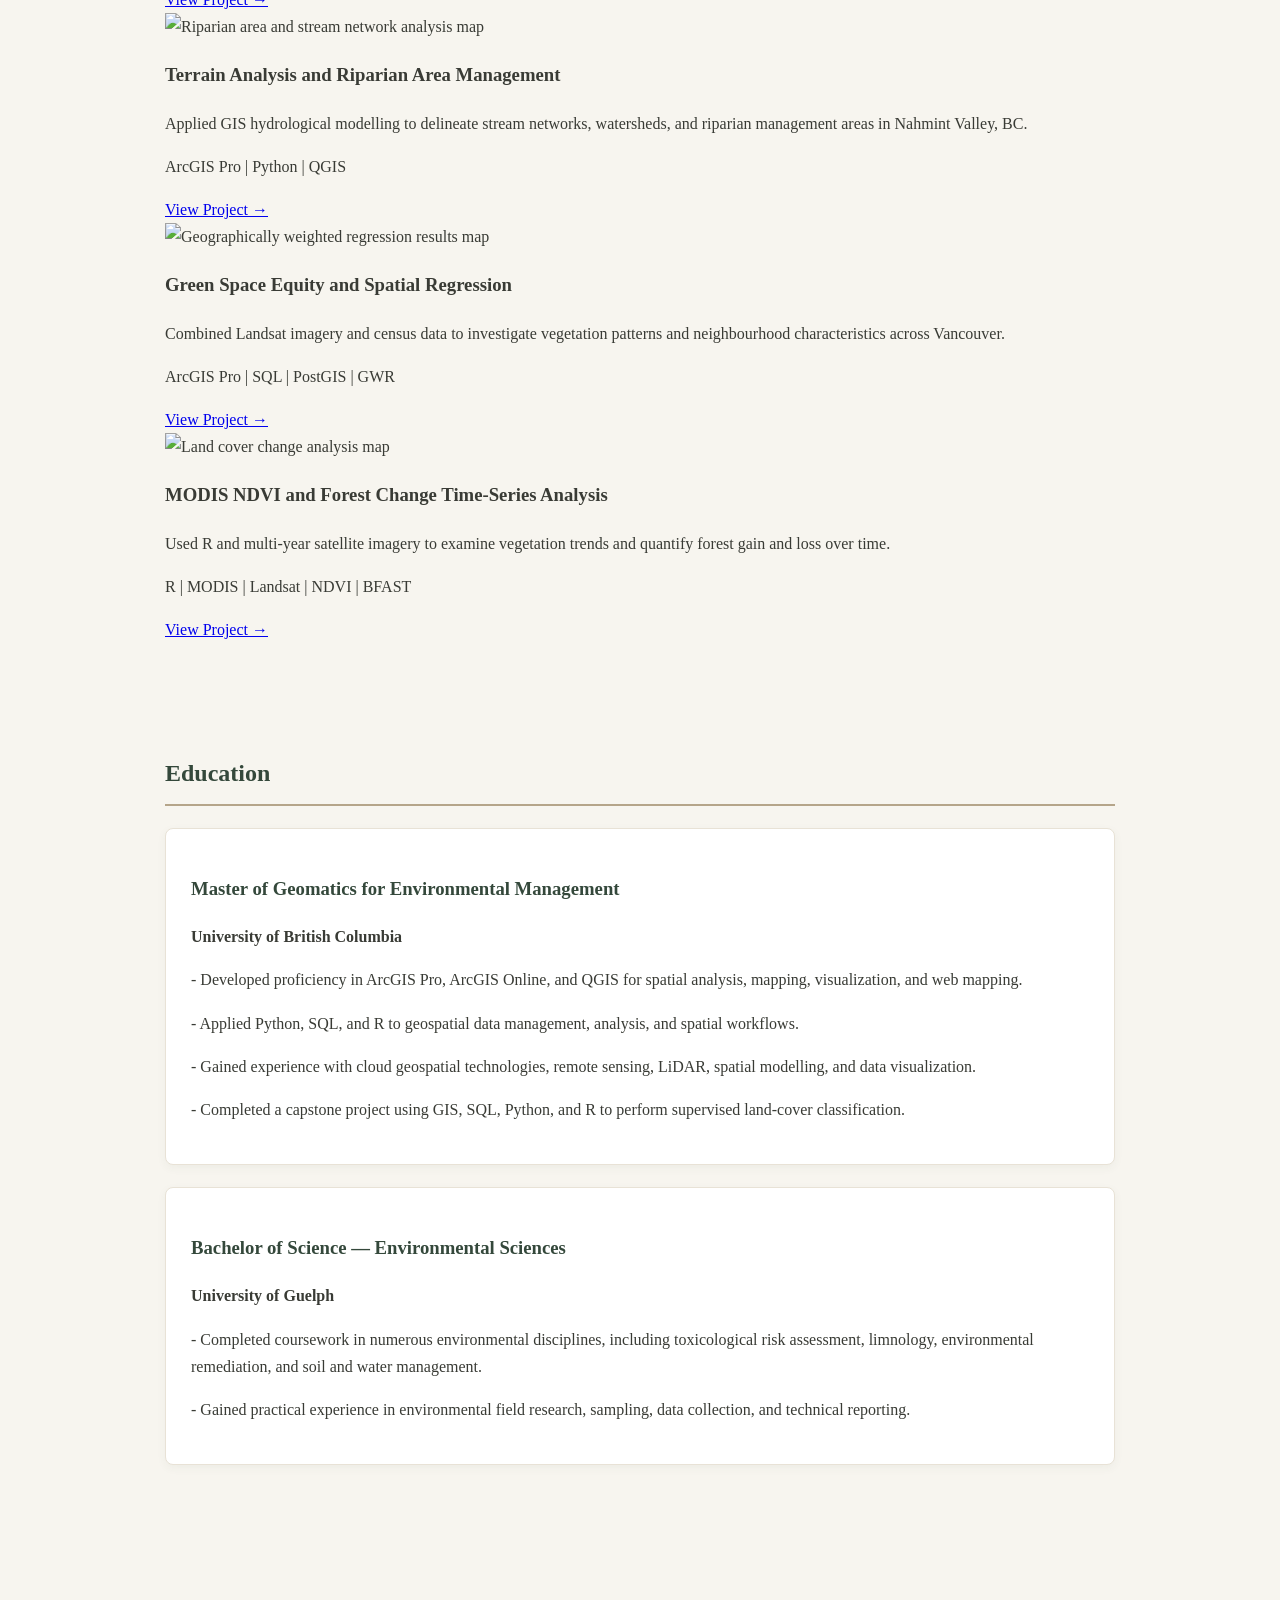
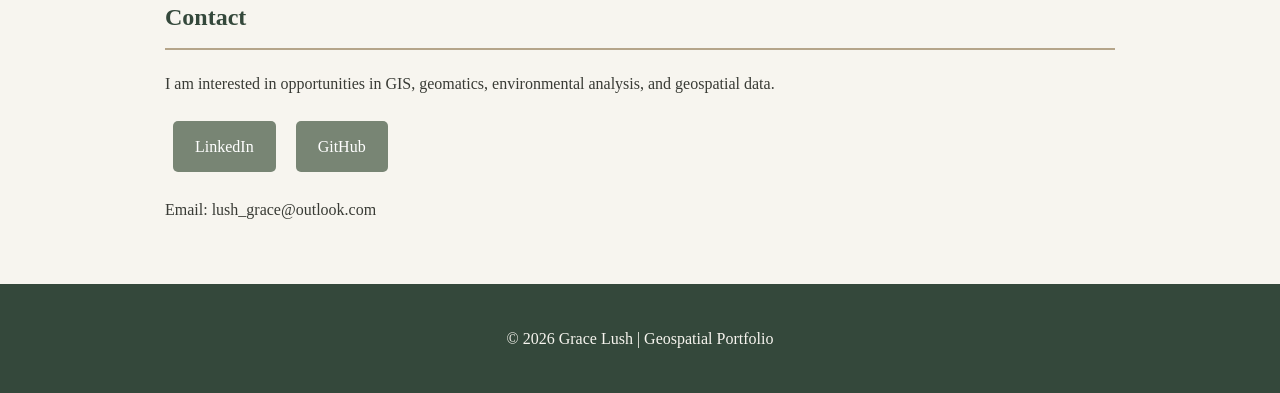
==== commit 6c9ef135: "Add projects section and update project details Added a new section for projects and updated project" ====
--- a/index.html
+++ b/index.html
@@ -210,325 +210,105 @@
     </section>
 
     <section id="projects">
-        <h2>Featured Projects</h2>
-
-        <div class="project">
-
-            <h3>Master's Capstone Project</h3>
-
-            <p>
-                Mapping Shoreline Land Cover Change in 
-                Cable Bay, British Columbia (2020–2025) 
-                Using Sentinel-2 Imagery and Supervised 
-                Classification.
-            </p>
-
-            <p><strong>Tools:</strong> ArcGIS, Python, R, SQL</p>
-
-            <p>Project details and maps coming soon.</p>
-
+        <h2>Projects</h2>
+    
+        <p>
+            A selection of academic and applied projects showcasing
+            my experience in GIS, remote sensing, spatial analysis,
+            and geospatial programming.
+        </p>
+    
+        <div class="project-grid">
+    
+            <!-- Project 1 -->
+            <div class="project-card">
+                <img src="images/capstone_cover.png"
+                     alt="Masters Capstone">
+    
+                <h3></h3>
+    
+                <p>
+                    Mapping Shoreline Land Cover Change in Cable Bay, 
+                    British Columbia (2020–2025) Using Sentinel-2 Imagery 
+                    and Supervised Classification.
+                </p>
+    
+                <p class="project-tools">
+                    ArcGIS Pro | QGIS | R | Maximum Likelihood Classification | Spatial Analysis
+                </p>
+    
+                <a href="projects/capstone.html">
+                    View Project →
+                </a>
+            </div>
+    
+            <!-- Project 2 -->
+            <div class="project-card">
+                <img src="images/riparian_map.png"
+                     alt="Riparian area and stream network analysis map">
+    
+                <h3>Terrain Analysis and Riparian Area Management</h3>
+    
+                <p>
+                    Applied GIS hydrological modelling to delineate
+                    stream networks, watersheds, and riparian
+                    management areas in Nahmint Valley, BC.
+                </p>
+    
+                <p class="project-tools">
+                    ArcGIS Pro | Python | QGIS
+                </p>
+    
+                <a href="projects/riparian_area_analysis.html">
+                    View Project →
+                </a>
+            </div>
+    
+            <!-- Project 3 -->
+            <div class="project-card">
+                <img src="images/Lab5output.png"
+                     alt="Geographically weighted regression results map">
+    
+                <h3>Green Space Equity and Spatial Regression</h3>
+    
+                <p>
+                    Combined Landsat imagery and census data to
+                    investigate vegetation patterns and neighbourhood
+                    characteristics across Vancouver.
+                </p>
+    
+                <p class="project-tools">
+                    ArcGIS Pro | SQL | PostGIS | GWR
+                </p>
+    
+                <a href="projects/green-space-equity.html">
+                    View Project →
+                </a>
+            </div>
+    
+            <!-- Project 4 -->
+            <div class="project-card">
+                <img src="images/R_cover.png"
+                     alt="Land cover change analysis map">
+    
+                <h3>MODIS NDVI and Forest Change Time-Series Analysis</h3>
+    
+                <p>
+                    Used R and multi-year satellite imagery to examine
+                    vegetation trends and quantify forest gain and
+                    loss over time.
+                </p>
+    
+                <p class="project-tools">
+                    R | MODIS | Landsat | NDVI | BFAST
+                </p>
+    
+                <a href="projects/time-series-analysis.html">
+                    View Project →
+                </a>
+            </div>
+    
         </div>
-
-        <div class="project">
-
-            <h3>GIS & Spatial Analysis</h3>
-
-            <p><strong>Project 1: Terrain Analysis and Riperian Area Management</strong></p>
-
-            <p><strong>Project Overview</strong></p>
-
-            <p>
-                Applied GIS and hydrological analysis techniques 
-                to delineate stream networks and evaluate riparian 
-                management areas within the Nahmint Valley, British 
-                Columbia. Using Digital Elevation Model (DEM) data, 
-                the project assessed stream characteristics to 
-                support forest management planning and identify 
-                areas requiring protection from harvesting.
-            </p>
-        
-            <p><strong>Methods & Analysis</strong></p>
-
-            <p>
-                - Processed DEM data to derive flow direction, 
-                flow accumulation, and stream networks. 
-            </p>
-            <p>
-                - Applied Strahler and Shreve stream ordering 
-                methods to classify stream segments. 
-            </p>
-            <p>
-                - Used Python scripting and spatial analysis 
-                tools to calculate stream characteristics, 
-                including length, width, and gradient. 
-            </p>
-            <p>
-                - Classified streams based on channel characteristics 
-                and fish-bearing potential.
-            </p>
-
-            <p>
-                - Generated riparian reserve and management 
-                buffers to identify areas requiring protection.
-            </p>
-            <p>
-                - Delineated watersheds and produced spatial 
-                outputs to support riparian forest management.
-            </p>
-
-            <p><strong>Tools & Technologies</strong></p>
-            <p>
-                ArcGIS Pro, QGIS, Python, Spatial Analyst, 
-                DEM Processing, Hydrological Modelling
-            </p>
-
-            <p><strong>Key Deliverables</strong></p>
-            <p>
-                Developed stream network maps, watershed 
-                delineations, and riparian management area 
-                maps to evaluate forest retention and support 
-                environmentally responsible harvesting decisions.
-            </p>
-            <div class="project-image">
-                <img src="Lab3output.png"
-                    alt="GIS terrain analysis and stream network map">
-                
-                <p class="image-caption">
-                    <strong>Figure 1.</strong> Stream network analysis and spatial outputs
-                    developed as part of the riparian management project.
-                </p>
-            </div>
-            
-            <p><strong>Project 2: Analyzing Green Equity Using 
-                Geographically Weighted Regression</strong></p>
-            
-            <p><strong>Project Overview</strong></p>
-
-            <p>
-                Investigated the spatial relationship between 
-                urban green space and neighbourhood demographic 
-                characteristics across Vancouver, British 
-                Columbia. Combined Landsat satellite imagery 
-                with 2021 Canadian Census data to assess 
-                vegetation distribution and explore potential 
-                inequalities in access to urban green space.
-            </p>
-
-            <p><strong>Methods & Analysis</strong></p>
-            <p>
-                - Used SQL and PostGIS to query, filter, 
-                and join census data with spatial 
-                dissemination area boundaries.
-            </p>
-            <p>
-                - Processed Landsat 8 imagery and calculated 
-                the Normalized Difference Vegetation Index 
-                (NDVI) to measure vegetation greenness.
-            </p>
-            <p>
-                - Applied zonal statistics to summarize 
-                vegetation characteristics across 
-                Vancouver's census dissemination areas.
-            </p>
-            <p>
-                - Used Exploratory Regression and 
-                Ordinary Least Squares (OLS) to 
-                evaluate relationships between 
-                vegetation and demographic variables.
-            </p>
-            <p>
-                - Applied Geographically Weighted Regression
-                (GWR) to examine how these relationships 
-                varied spatially across neighbourhoods.
-            </p>
-            <p>
-                - Created thematic maps to visualize 
-                standardized residuals, local R² values, 
-                and regression coefficients.
-            </p>
-            
-            <p><strong>Tools & Technologies</strong></p>
-            <p>
-                ArcGIS Pro, QGIS, PostgreSQL, PostGIS, SQL, 
-                Landsat 8, NDVI, OLS, GWR
-            </p>
-
-            <p><strong>Key Deliverables</strong></p>
-
-            <p>
-                Produced vegetation index maps, statistical
-                model comparisons, and spatial visualizations
-                of local regression results to examine 
-                geographic patterns in green space 
-                distribution and neighbourhood demographics.
-            </p>
-
-            <div class="project-image">
-                <img src="Lab5output.png"
-                    alt="GIS terrain analysis and stream network map">
-                
-                <p class="image-caption">
-                    <strong>Figure 2.</strong> Geographically Weighted Regression (GWR) 
-                    results for mean, maximum, and standard deviation 
-                    NDVI, showing the spatial distribution of standardized 
-                    residuals and local \(R^2\) values across Vancouver's 
-                    dissemination areas.
-                </p>
-            </div>
-            
-        </div>
-
-        <div class="project">
-
-            <h3>Geospatial Programming</h3>
-
-            <p><strong>Project 1: MODIS NDVI and Forest Change 
-                Time-Series Analysis in R</strong></p>
-            
-            <p><strong>Project Overview</strong></p>
-            <p>
-               Analyzed long-term vegetation and land-cover 
-                changes using satellite imagery and R 
-                programming. Used MODIS NDVI data to 
-                examine vegetation trends and detect changes
-                over time, alongside a 33-year Landsat-derived
-                land-cover dataset to quantify forest gain
-                and loss near Williams Lake, British Columbia.
-            </p>
-            <p><strong>Methods & Analysis</strong></p>
-            <p>
-                - Processed and organized multi-year 
-                MODIS NDVI raster datasets using R.
-            </p>
-            <p>
-                - Analyzed vegetation patterns using 
-                median NDVI calculations and regional
-                time-series summaries.
-            </p>
-            <p>
-                - Applied the BFAST change detection 
-                algorithm to identify significant 
-                changes in vegetation trends.
-            </p>
-            <p>
-                - Processed 33 years of land-cover 
-                classifications to examine changes in
-                forested areas.
-            </p>
-            <p>
-                - Reclassified land-cover data into 
-                forested and non-forested categories.
-            </p>
-            <p>
-                - Calculated annual forest gain, forest 
-                loss, and net change in forest area.
-            </p>
-            <p>
-                - Created visualizations using ggplot2 
-                to communicate temporal patterns in 
-                vegetation and forest cover.
-            </p>
-
-            <p><strong>Key Visual Outputs</strong></p>
-            <p>
-            
-            <div class="project-image">
-                <img src="changedetection_plot.png"
-                    alt="forested area change map">
-                
-                <p class="image-caption">
-                    <strong>Figure 3.</strong> Comparison of classified 
-                    land-cover maps from 1984 and 2016 near Williams Lake,
-                    British Columbia, illustrating changes in the spatial 
-                    distribution of vegetation, forest cover, and other 
-                    land-cover types over the 32-year study period.
-                </p>
-            </div>
-            
-            <div class="project-image">
-                <img src="netchange_plot1.png"
-                    alt="Net change Plot">
-                
-                <p class="image-caption">
-                    <strong>Figure 4.</strong> Net change (ha) of forested area over time. 
-                </p>
-            </div>
-
-            <div class="project-image">
-                <img src="forestchange_plot.png"
-                    alt="forested area change plot">
-                
-                <p class="image-caption">
-                    <strong>Figure 5.</strong> Bar graph showing the forested area 
-                    gain (green) and loss (red) over time.
-                </p>
-            </div>
-            </p>
-
-            <p><strong>Code Examples</strong></p>
-            <div class="project-image">
-                <img src="NDVI_processing_code.png"
-                    alt="Processing_code_image">
-                
-                <p class="image-caption">
-                    <strong>Figure 6.</strong> R code used to process the 
-                    MODIS NDVI raster time series and calculate median 
-                    vegetation index values across the study period.
-                </p>
-            </div>
-
-            <div class="project-image">
-                <img src="reclass_code.png"
-                    alt="reclassification_code_image">
-                
-                <p class="image-caption">
-                    <strong>Figure 7.</strong> R code demonstrating the 
-                    reclassification of annual land-cover data into 
-                    forested and non-forested categories to assess 
-                    changes in forest cover over time.
-                </p>
-            </div>
-
-            <div class="project-image">
-                <img src="net_change_code.png"
-                    alt="Net_forest_code">
-                
-                <p class="image-caption">
-                    <strong>Figure 8.</strong> R code used to calculate 
-                    annual forest gain, forest loss, and net forest change 
-                    from a multi-year land-cover dataset.
-                </p>
-            </div>
-            
-            <p><strong>Tools & Technologies</strong></p>
-            <p>
-                R, terra, sf, dplyr, tidyr, ggplot2, lubridate, 
-                MODIS, Landsat, NDVI, BFAST
-            </p>
-
-            <p><strong>Key Deliverables</strong></p>
-
-            <p>
-                - Median NDVI raster map.
-            </p>
-            <p>
-                - Monthly NDVI time-series visualization.
-            </p>
-            <p>
-                - BFAST vegetation change detection plots.
-            </p>
-            <p>
-                - Land-cover comparison maps (1984–2016).
-            </p>
-            <p>
-                - Annual forest gain and loss analysis.
-            </p>
-            <p>
-                - Forest area change visualizations.
-            </p>
-
-        </div>
-
     </section>
 
     <section id="education">
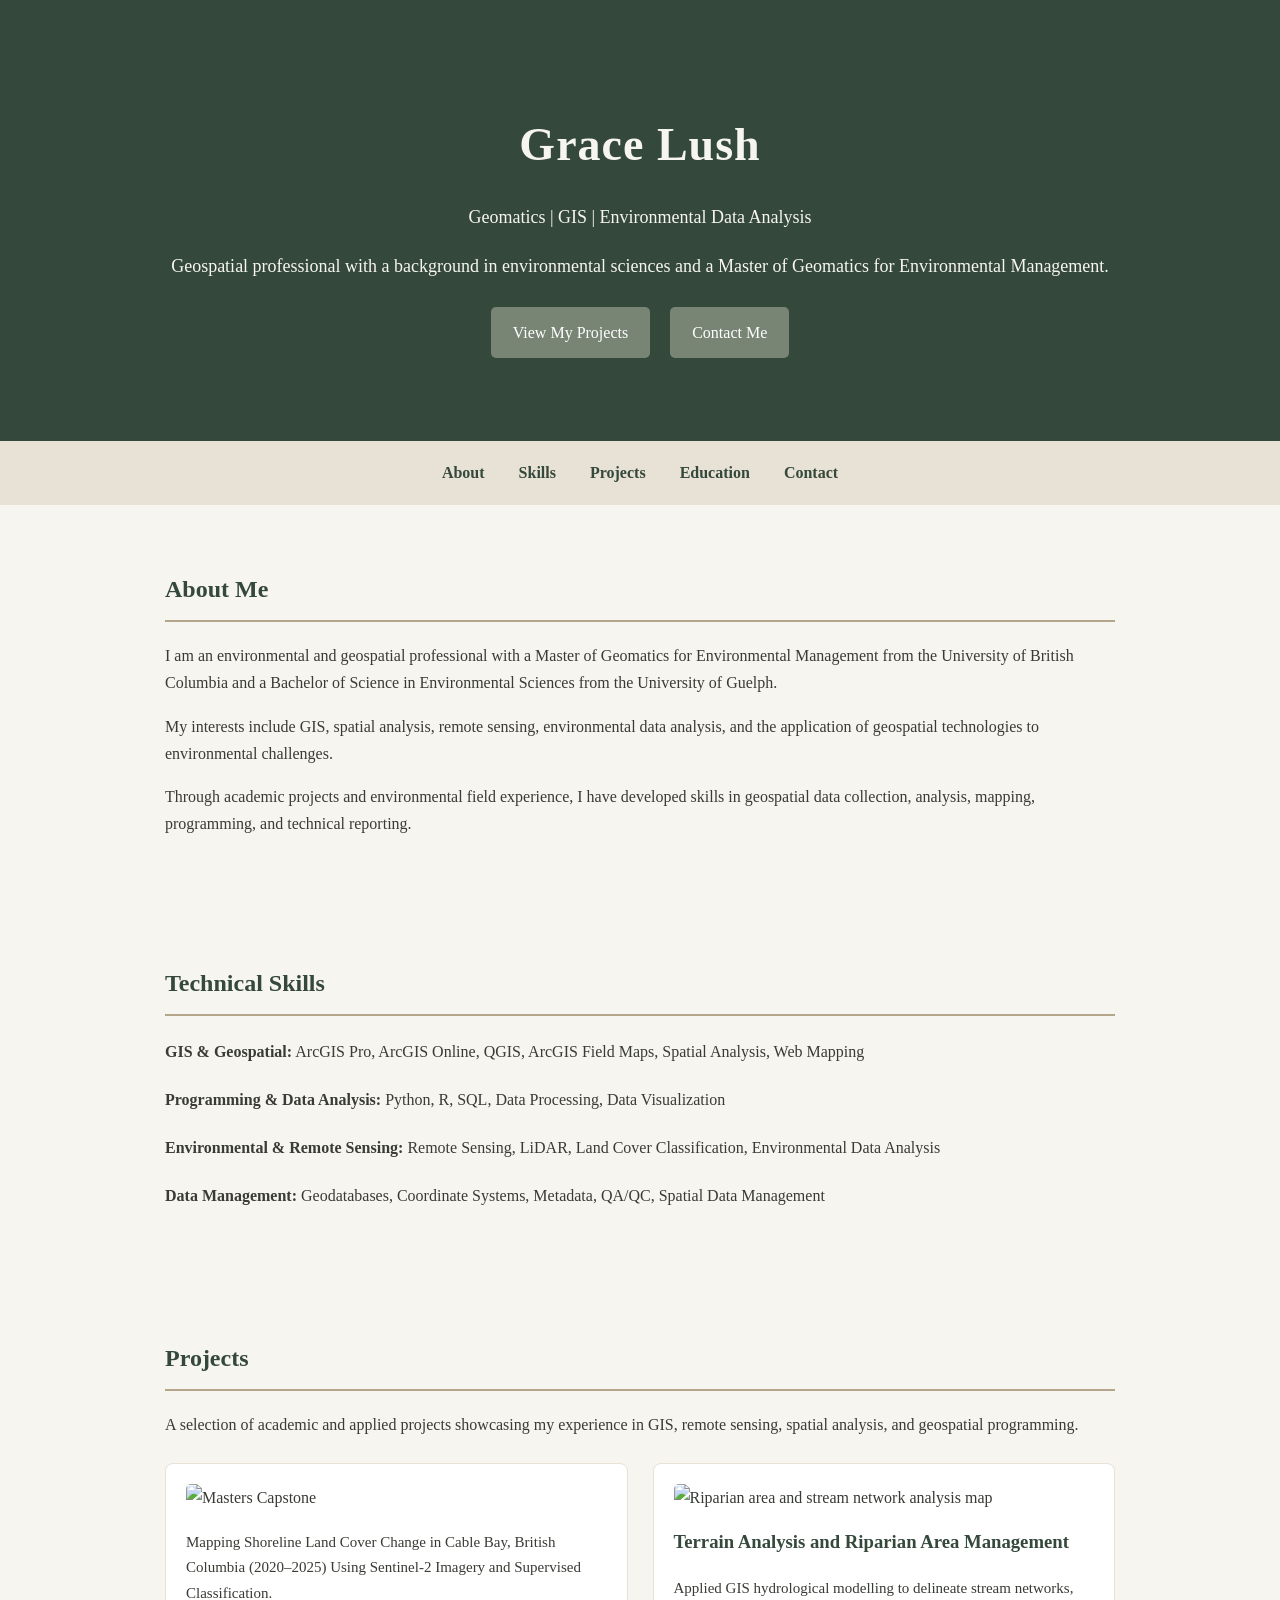
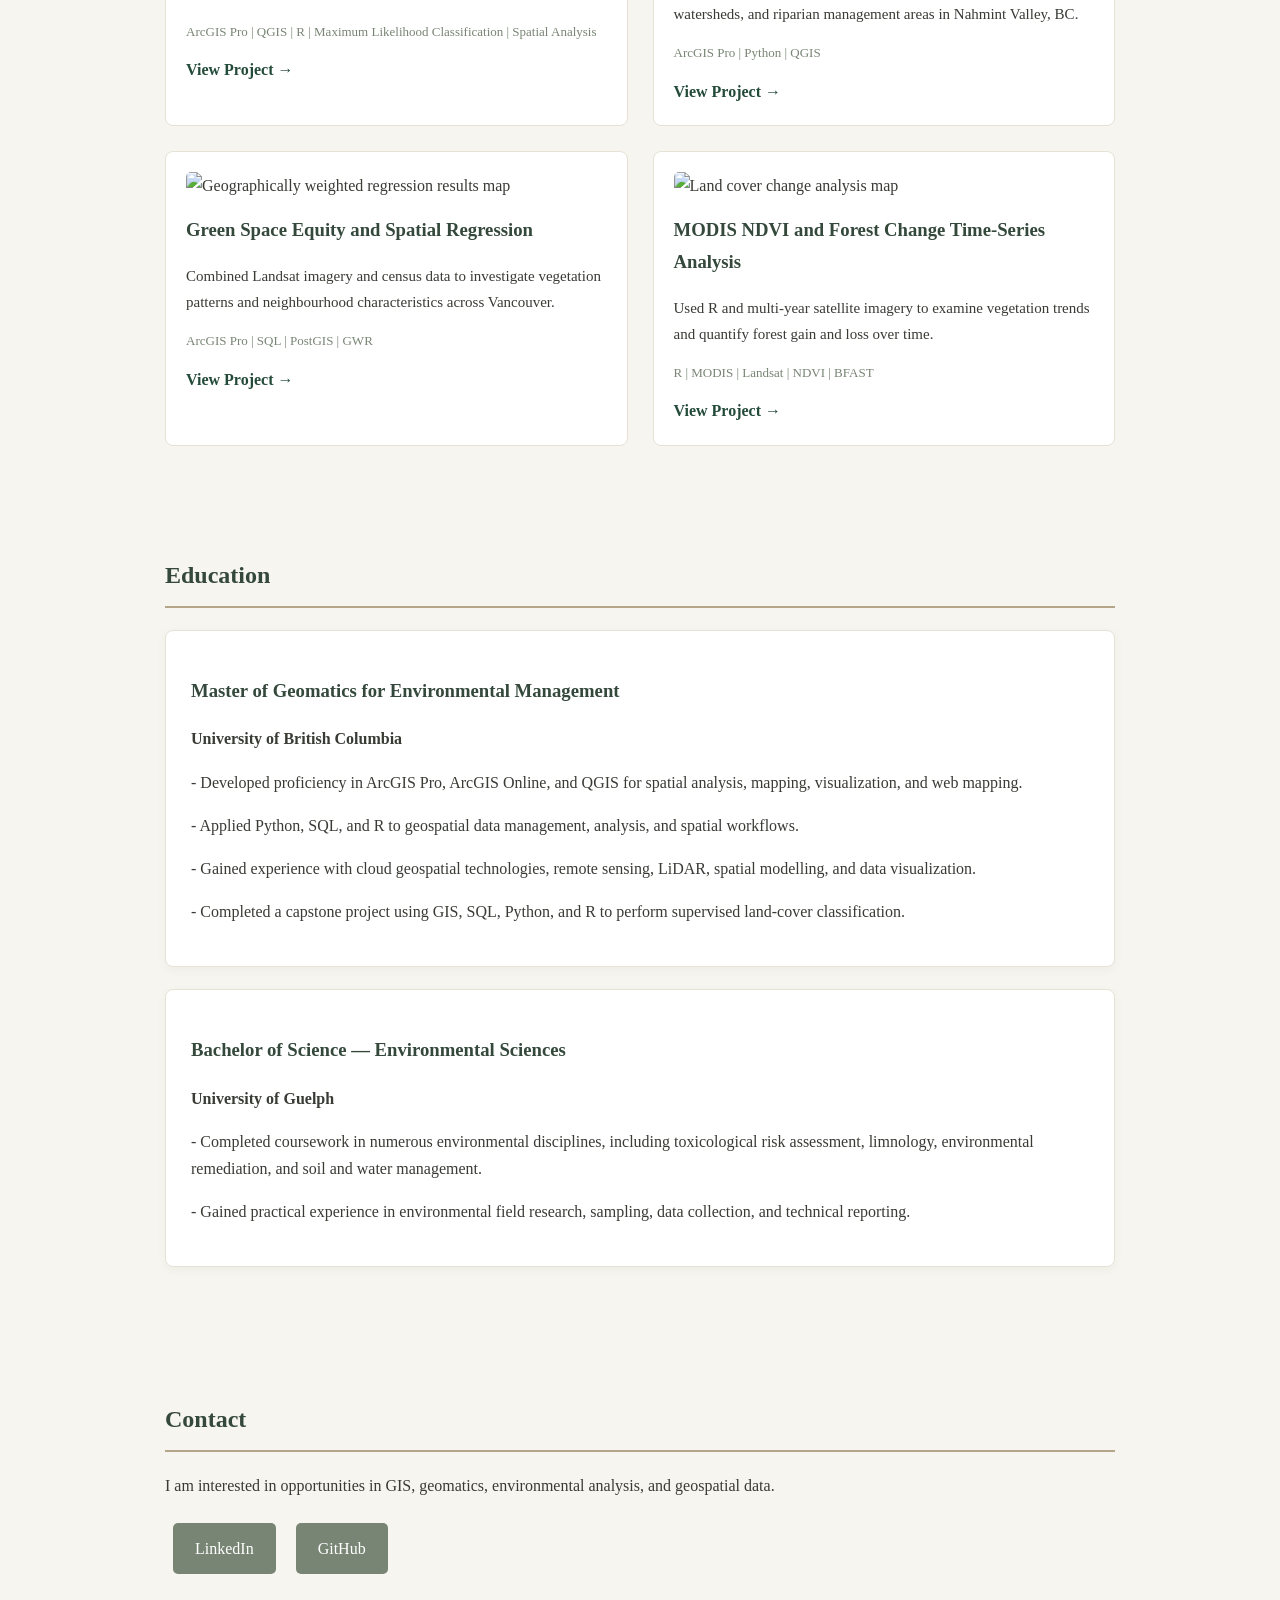
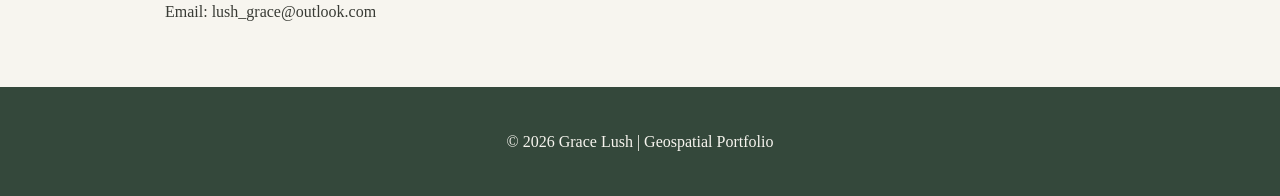
==== commit f237a3aa: "Add CSS styles for project grid and cards" ====
--- a/index.html
+++ b/index.html
@@ -136,6 +136,66 @@
                 padding: 30px 18px;
             }
         }
+        
+        /* Project grid layout */
+        .project-grid {
+            display: grid;
+            grid-template-columns: repeat(2, 1fr);
+            gap: 25px;
+            margin-top: 25px;
+        }
+        
+        /* Individual project cards */
+        .project-card {
+            background-color: #FFFFFF;
+            border: 1px solid #E8E2D6;
+            border-radius: 8px;
+            padding: 20px;
+        }
+        
+        /* Project preview images */
+        .project-card img {
+            width: 100%;
+            height: 200px;
+            object-fit: cover;
+            border-radius: 5px;
+        }
+        
+        /* Project titles */
+        .project-card h3 {
+            color: #34483B;
+            margin-top: 15px;
+        }
+        
+        /* Project descriptions */
+        .project-card p {
+            font-size: 15px;
+        }
+        
+        /* Project tools */
+        .project-tools {
+            color: #788574;
+            font-size: 13px !important;
+        }
+        
+        /* Project links */
+        .project-card a {
+            color: #244b3a;
+            font-weight: bold;
+            text-decoration: none;
+        }
+        
+        .project-card a:hover {
+            text-decoration: underline;
+        }
+        
+        /* Mobile layout */
+        @media (max-width: 700px) {
+            .project-grid {
+                grid-template-columns: 1fr;
+            }
+        }
+
     </style>
 </head>
 
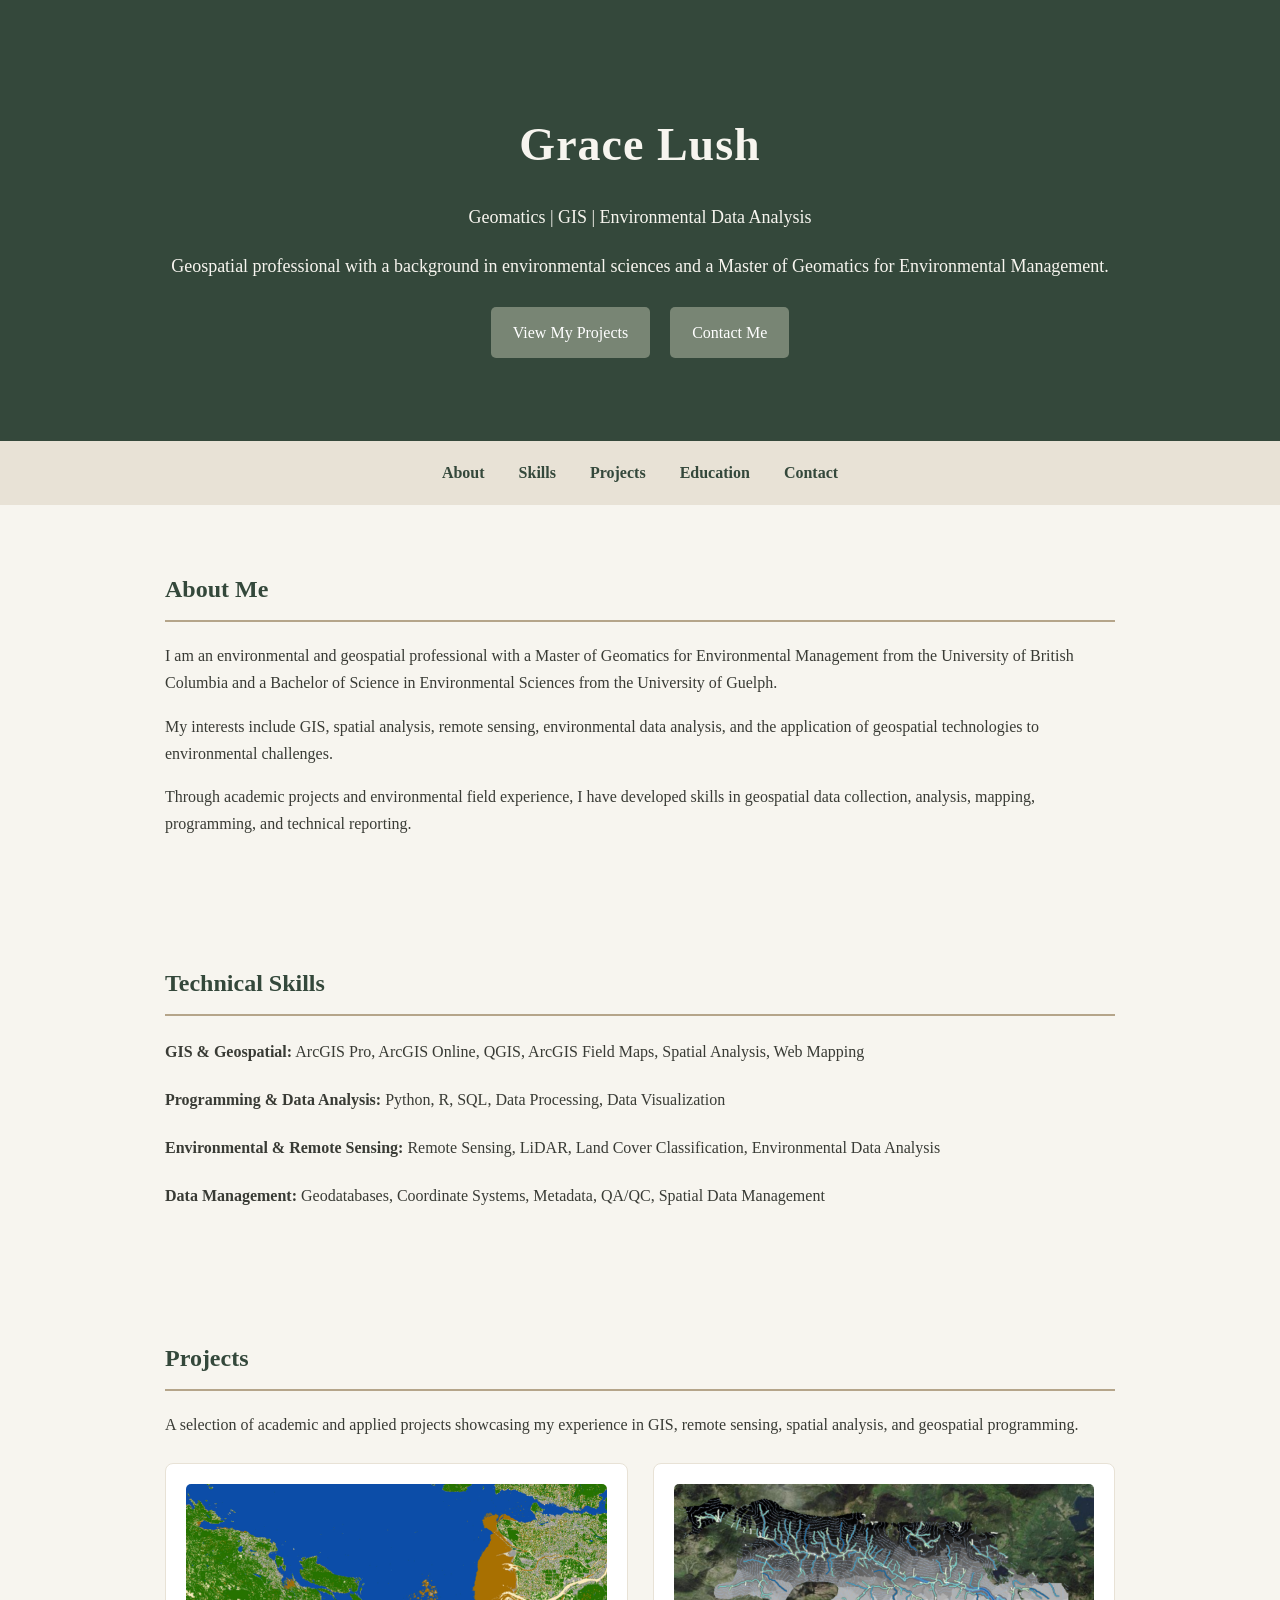
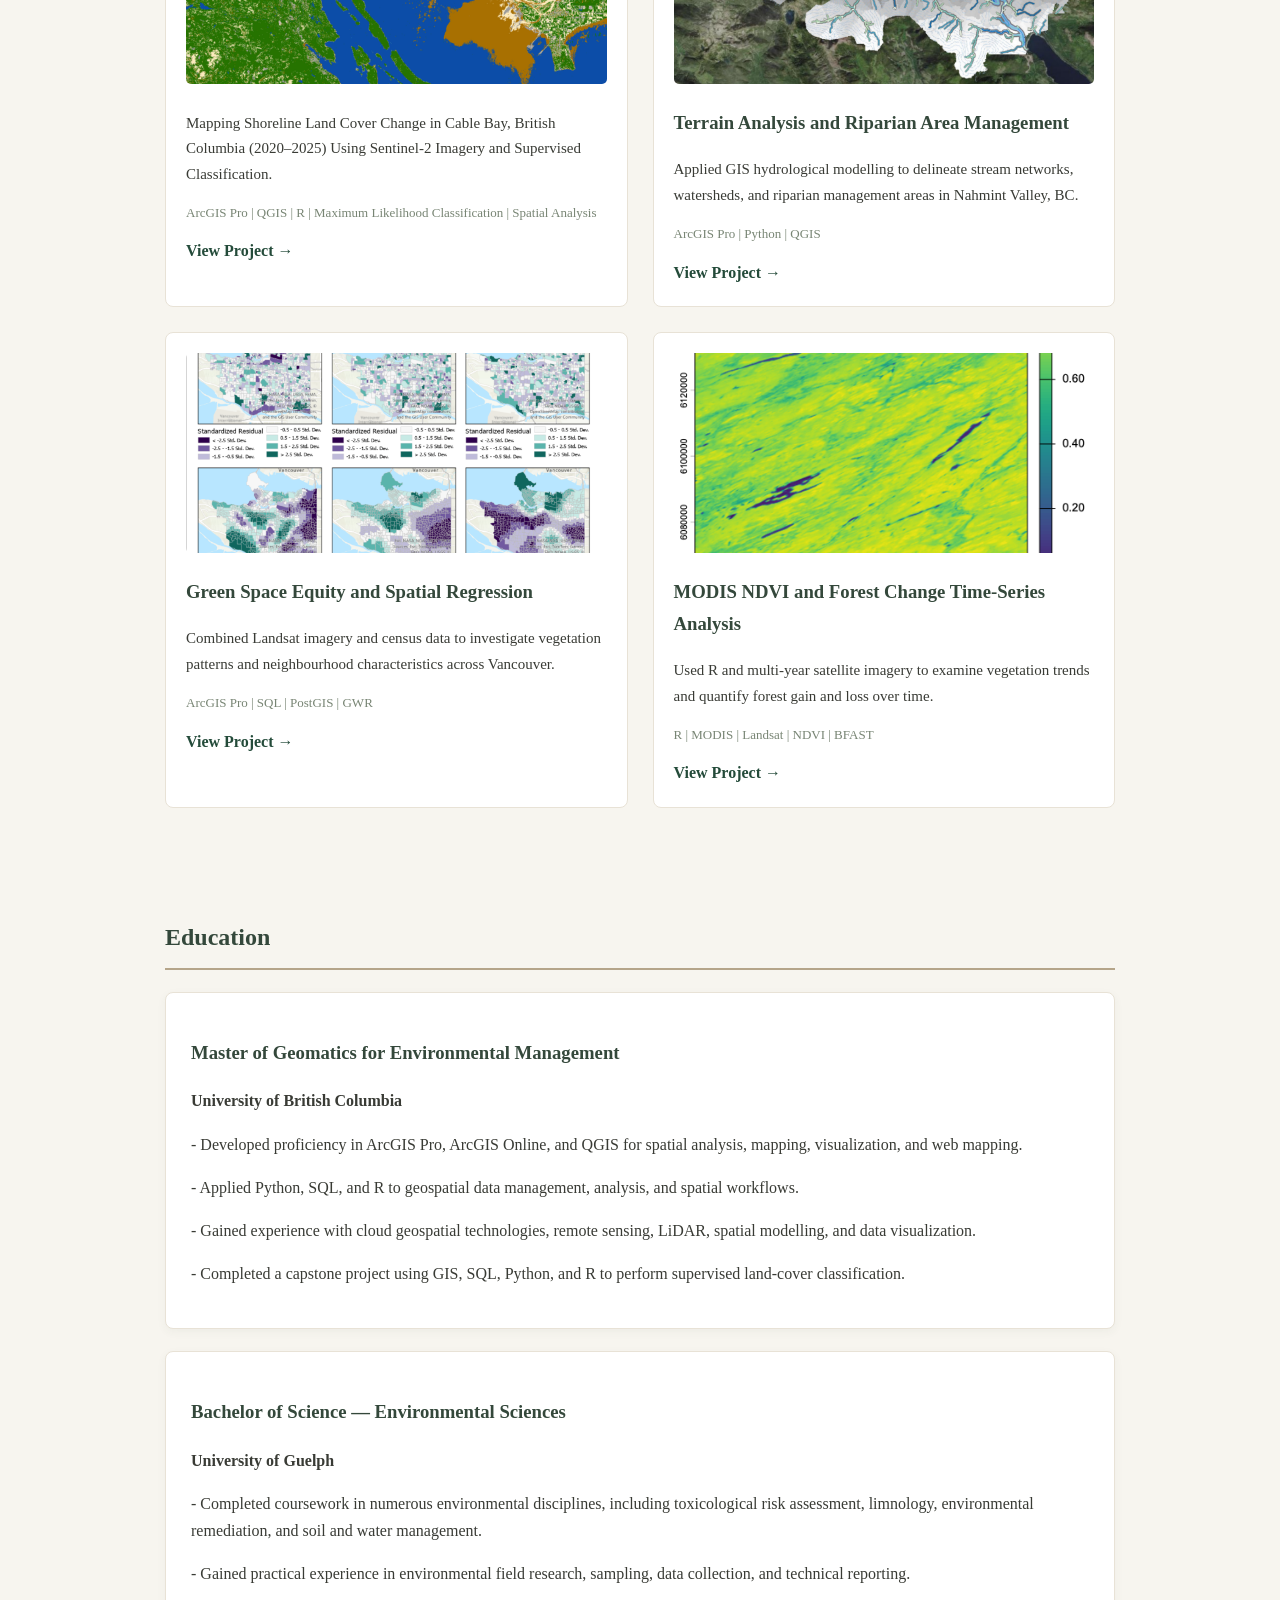
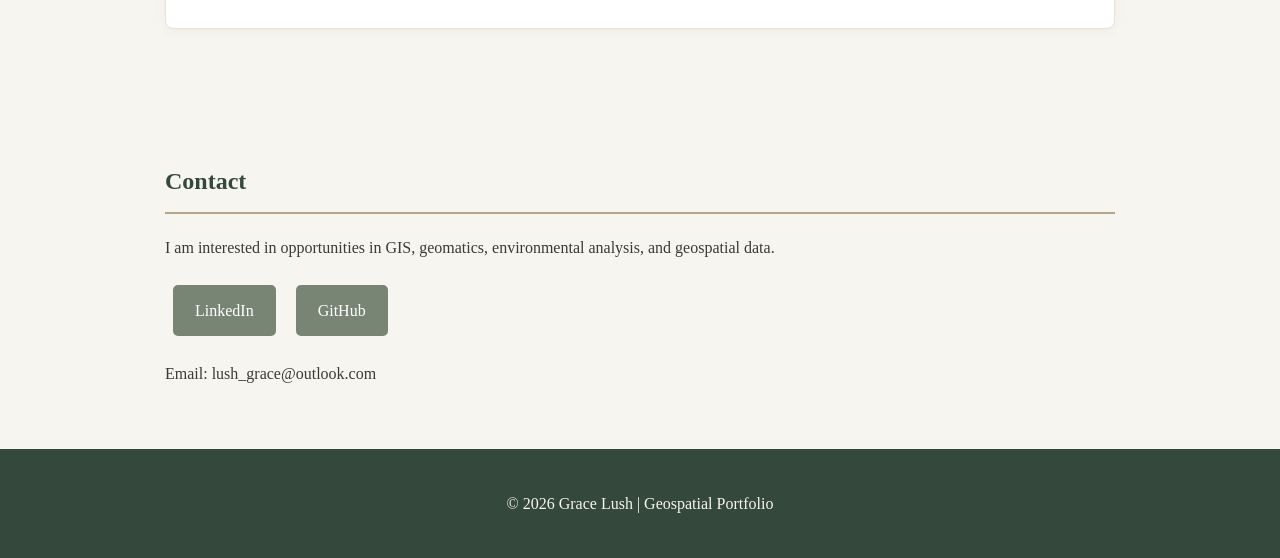
==== commit a71b3b35: "Update image paths for project cards in index.html" ====
--- a/index.html
+++ b/index.html
@@ -282,7 +282,7 @@
     
             <!-- Project 1 -->
             <div class="project-card">
-                <img src="images/capstone_cover.png"
+                <img src="capstone_cover.png"
                      alt="Masters Capstone">
     
                 <h3></h3>
@@ -304,7 +304,7 @@
     
             <!-- Project 2 -->
             <div class="project-card">
-                <img src="images/riparian_map.png"
+                <img src="riparian_map.png"
                      alt="Riparian area and stream network analysis map">
     
                 <h3>Terrain Analysis and Riparian Area Management</h3>
@@ -326,7 +326,7 @@
     
             <!-- Project 3 -->
             <div class="project-card">
-                <img src="images/Lab5output.png"
+                <img src="Lab5output.png"
                      alt="Geographically weighted regression results map">
     
                 <h3>Green Space Equity and Spatial Regression</h3>
@@ -348,7 +348,7 @@
     
             <!-- Project 4 -->
             <div class="project-card">
-                <img src="images/R_cover.png"
+                <img src="R_cover.png"
                      alt="Land cover change analysis map">
     
                 <h3>MODIS NDVI and Forest Change Time-Series Analysis</h3>
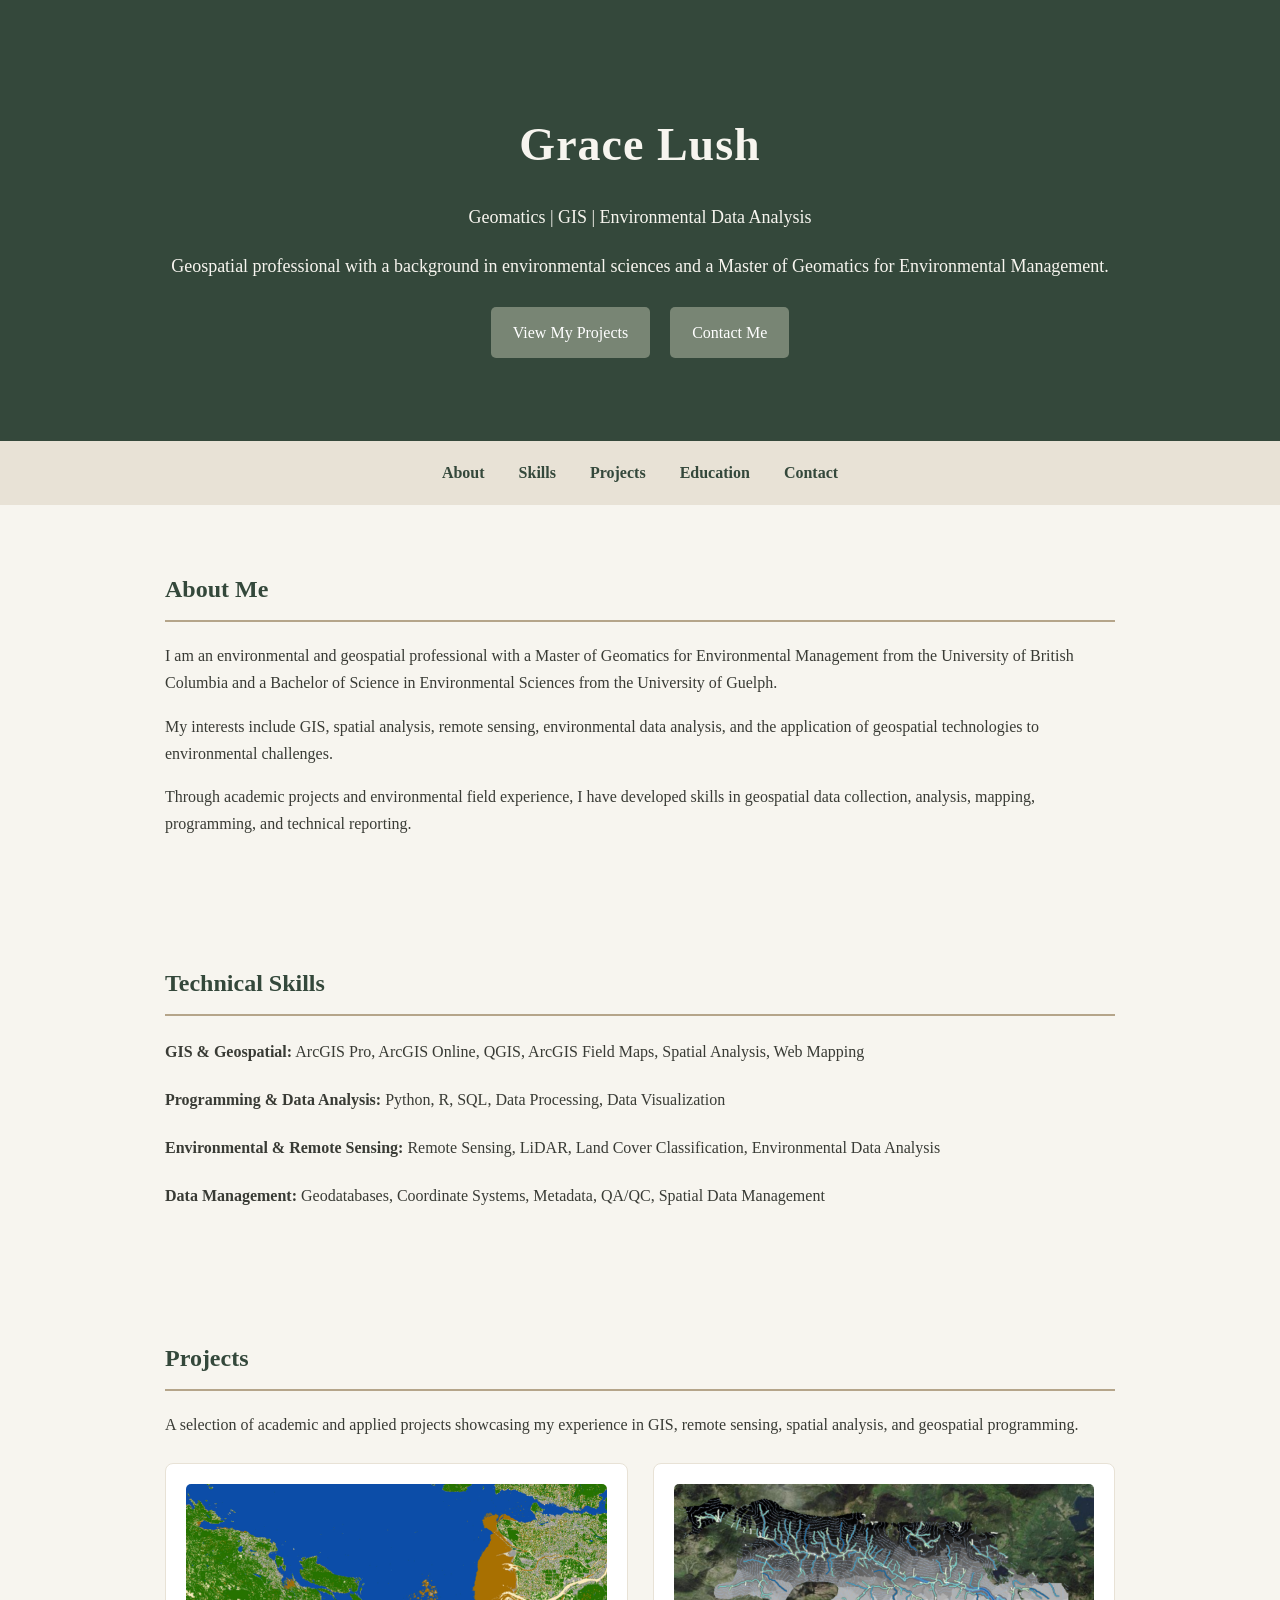
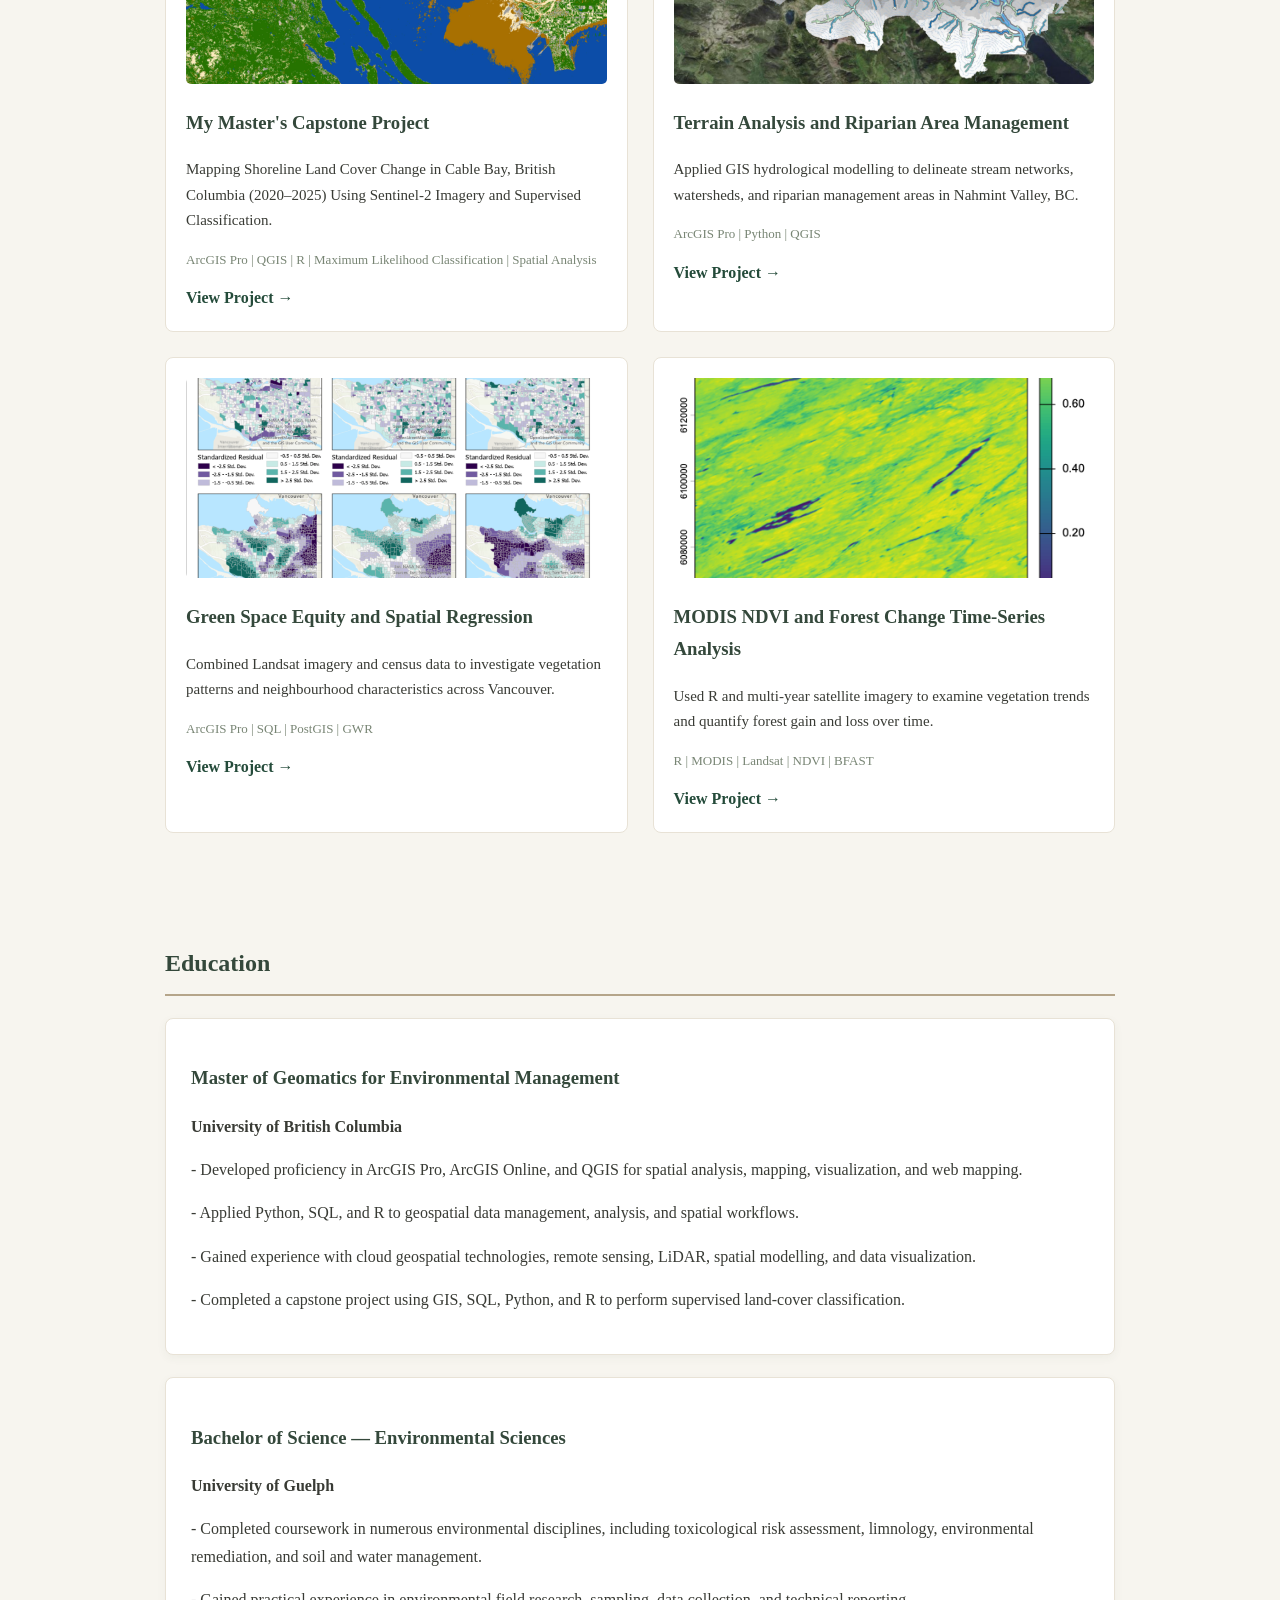
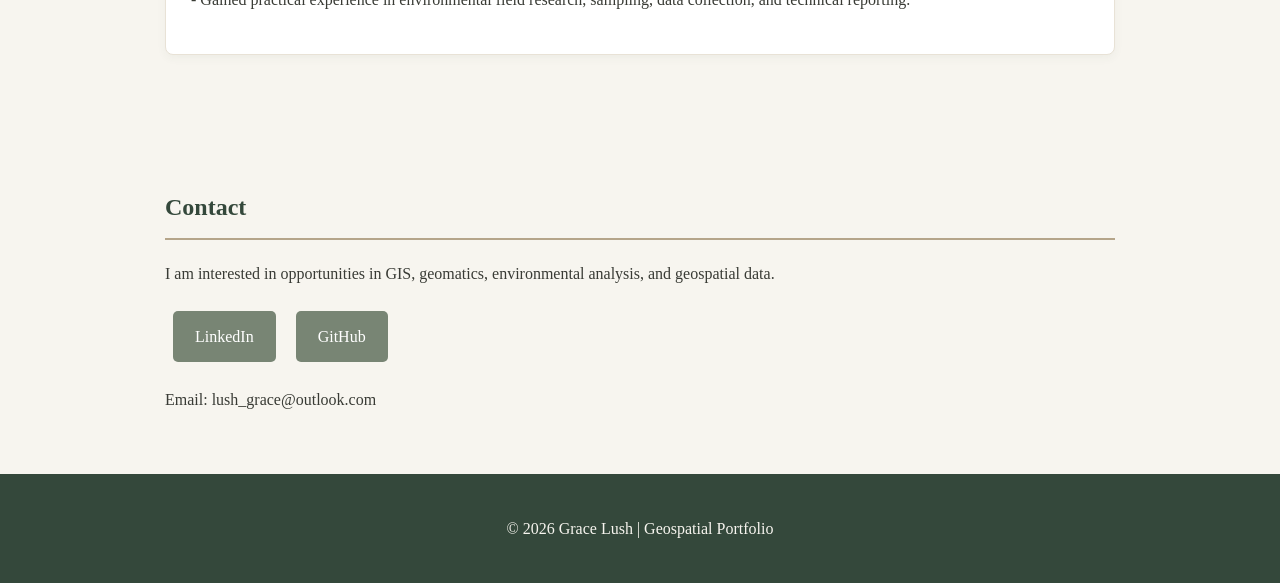
==== commit 2de02c6a: "Update project title in index.html" ====
--- a/index.html
+++ b/index.html
@@ -285,7 +285,7 @@
                 <img src="capstone_cover.png"
                      alt="Masters Capstone">
     
-                <h3></h3>
+                <h3>My Master's Capstone Project</h3>
     
                 <p>
                     Mapping Shoreline Land Cover Change in Cable Bay, 
